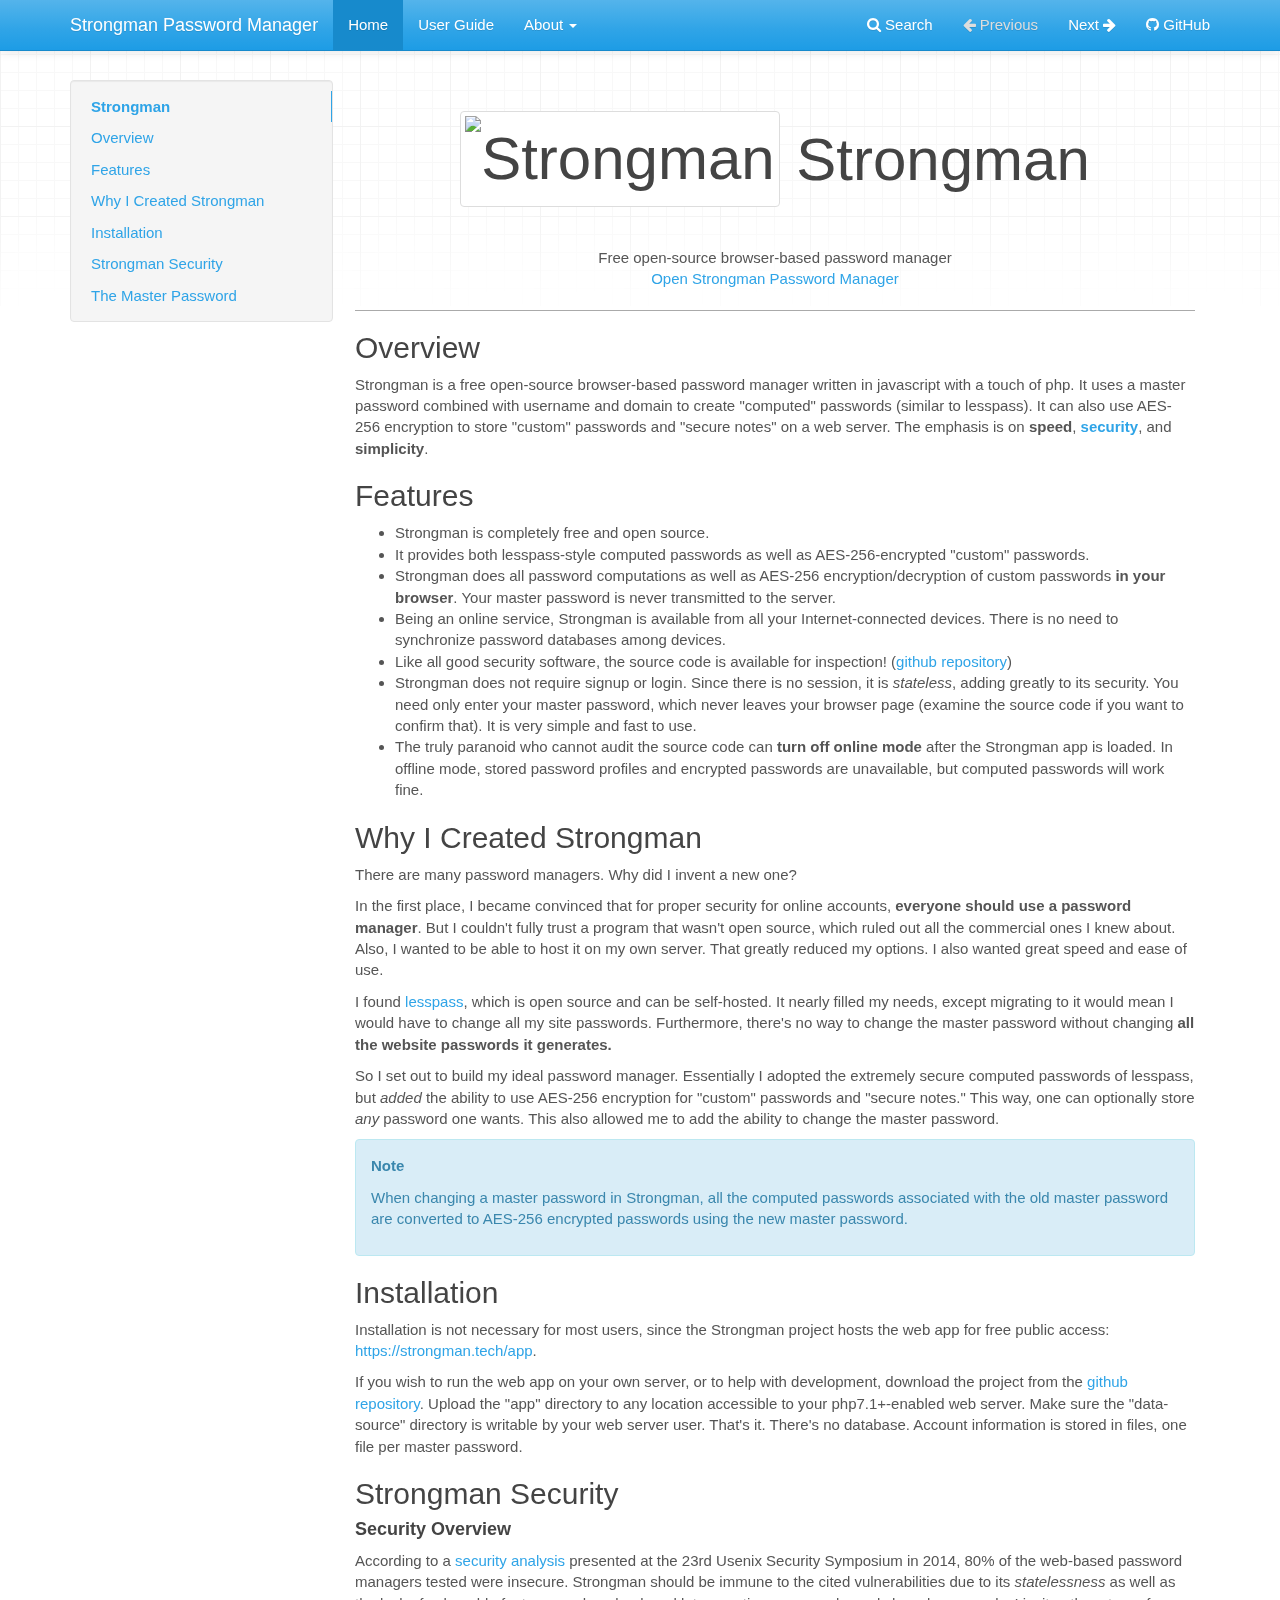
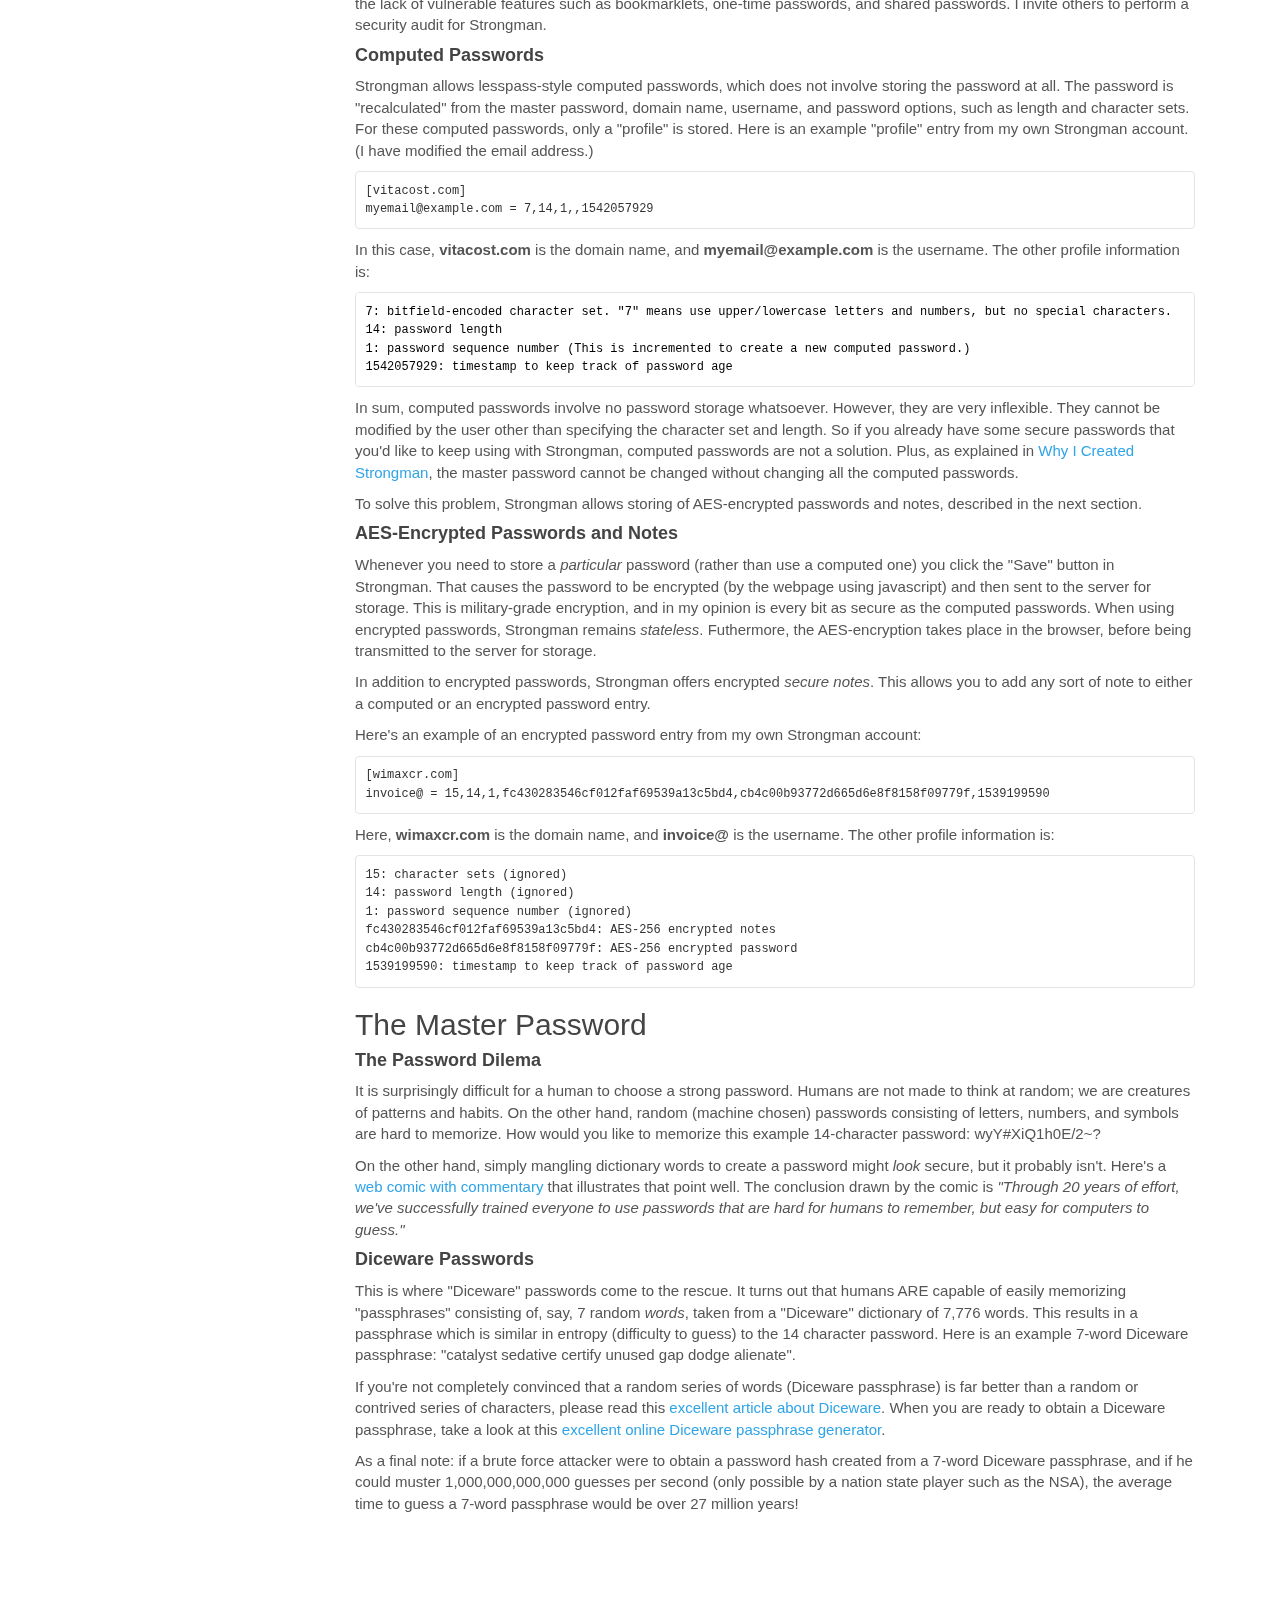
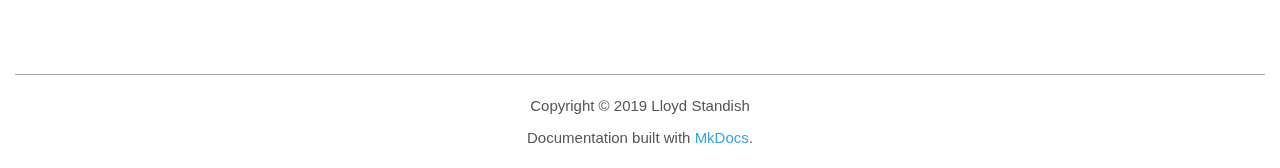
==== passwords/index.html @ e6559715 "changed directory from site to passwords" ====
<!DOCTYPE html>
<html lang="en">
    <head>
        <meta charset="utf-8">
        <meta http-equiv="X-UA-Compatible" content="IE=edge">
        <meta name="viewport" content="width=device-width, initial-scale=1.0">
        <meta name="description" content="Project documentation">
        <meta name="author" content="Lloyd Standish">
        <link rel="canonical" href="https://strongman.tech/">
        <link rel="shortcut icon" href="img/favicon.ico">
        <title>Strongman Password Manager</title>
        <link href="css/bootstrap-custom.min.css" rel="stylesheet">
        <link href="css/font-awesome.min.css" rel="stylesheet">
        <link href="css/base.css" rel="stylesheet">
        <link href="css/extra.css" rel="stylesheet">
        <!-- HTML5 shim and Respond.js IE8 support of HTML5 elements and media queries -->
        <!--[if lt IE 9]>
            <script src="https://oss.maxcdn.com/libs/html5shiv/3.7.0/html5shiv.js"></script>
            <script src="https://oss.maxcdn.com/libs/respond.js/1.4.2/respond.min.js"></script>
        <![endif]-->

        <script src="js/jquery-1.10.2.min.js" defer></script>
        <script src="js/bootstrap-3.0.3.min.js" defer></script> 
    </head>

    <body class="homepage">

        <div class="navbar navbar-default navbar-fixed-top" role="navigation">
            <div class="container">

                <!-- Collapsed navigation -->
                <div class="navbar-header">
                    <!-- Expander button -->
                    <button type="button" class="navbar-toggle" data-toggle="collapse" data-target=".navbar-collapse">
                        <span class="sr-only">Toggle navigation</span>
                        <span class="icon-bar"></span>
                        <span class="icon-bar"></span>
                        <span class="icon-bar"></span>
                    </button>
                    <a class="navbar-brand" href=".">Strongman Password Manager</a>
                </div>

                <!-- Expanded navigation -->
                <div class="navbar-collapse collapse">
                        <!-- Main navigation -->
                        <ul class="nav navbar-nav">
                            <li class="active">
                                <a href=".">Home</a>
                            </li>
                            <li >
                                <a href="user-guide/">User Guide</a>
                            </li>
                            <li class="dropdown">
                                <a href="#" class="dropdown-toggle" data-toggle="dropdown">About <b class="caret"></b></a>
                                <ul class="dropdown-menu">
                                    
<li >
    <a href="about/release-notes/">Release Notes</a>
</li>
                                    
<li >
    <a href="about/contributing/">Contributing</a>
</li>
                                    
<li >
    <a href="about/license/">License</a>
</li>
                                </ul>
                            </li>
                        </ul>

                    <ul class="nav navbar-nav navbar-right">
                        <li>
                            <a href="#" data-toggle="modal" data-target="#mkdocs_search_modal">
                                <i class="fa fa-search"></i> Search
                            </a>
                        </li>
                            <li class="disabled">
                                <a rel="next" >
                                    <i class="fa fa-arrow-left"></i> Previous
                                </a>
                            </li>
                            <li >
                                <a rel="prev" href="user-guide/">
                                    Next <i class="fa fa-arrow-right"></i>
                                </a>
                            </li>
                            <li>
                                <a href="https://github.com/lstandish/strongman/"><i class="fa fa-github"></i> GitHub</a>
                            </li>
                    </ul>
                </div>
            </div>
        </div>

        <div class="container">
                <div class="col-md-3"><div class="bs-sidebar hidden-print affix well" role="complementary">
    <ul class="nav bs-sidenav">
        <li class="main active"><a href="#strongman">Strongman</a></li>
            <li><a href="#overview">Overview</a></li>
            <li><a href="#features">Features</a></li>
            <li><a href="#why-i-created-strongman">Why I Created Strongman</a></li>
            <li><a href="#installation">Installation</a></li>
            <li><a href="#strongman-security">Strongman Security</a></li>
            <li><a href="#the-master-password">The Master Password</a></li>
    </ul>
</div></div>
                <div class="col-md-9" role="main">

<h1 id="strongman"><img alt="Strongman" src="https://www.strongman.tech/app/image/favicon-32x32.png" /> Strongman<a class="headerlink" href="#strongman" title="Permanent link"></a></h1>
<p>Free open-source browser-based password manager<br />
<a href="https://strongman.tech/app/index.php">Open Strongman Password Manager</a></p>
<hr />
<h2 id="overview">Overview<a class="headerlink" href="#overview" title="Permanent link"></a></h2>
<p>Strongman is a free open-source browser-based password manager written in javascript with a touch of php. It uses a master password combined with username and domain to create "computed" passwords (similar to lesspass).  It can also use AES-256 encryption to store "custom" passwords and "secure notes" on a web server. The emphasis is on <strong>speed</strong>, <a href="#strongman-security"><strong>security</strong></a>, and <strong>simplicity</strong>.</p>
<h2 id="features">Features<a class="headerlink" href="#features" title="Permanent link"></a></h2>
<ul>
<li>Strongman is completely free and open source. </li>
<li>It provides both lesspass-style computed passwords as well as AES-256-encrypted "custom" passwords.</li>
<li>Strongman does all password computations as well as AES-256 encryption/decryption of custom passwords <strong>in your browser</strong>. Your master password is never transmitted to the server.</li>
<li>Being an online service, Strongman is available from all your Internet-connected devices. There is no need to synchronize password databases among devices.</li>
<li>Like all good security software, the source code is available for inspection! (<a href="https://github.com/lstandish/strongman">github repository</a>)</li>
<li>Strongman does not require signup or login. Since there is no session, it is <em>stateless</em>, adding greatly to its security.  You need only enter your master password, which never leaves your browser page (examine the source code if you want to confirm that).  It is very simple and fast to use.</li>
<li>The truly paranoid who cannot audit the source code can <strong>turn off online mode</strong> after the Strongman app is loaded.  In offline mode, stored password profiles and encrypted passwords are unavailable, but computed passwords will work fine.</li>
</ul>
<h2 id="why-i-created-strongman">Why I Created Strongman<a class="headerlink" href="#why-i-created-strongman" title="Permanent link"></a></h2>
<p>There are many password managers.  Why did I invent a new one?</p>
<p>In the first place, I became convinced that for proper security for online accounts, <strong>everyone should use a password manager</strong>. But I couldn't fully trust a program that wasn't open source, which ruled out all the commercial ones I knew about.  Also, I wanted to be able to host it on my own server. That greatly reduced my options. I also wanted great speed and ease of use.</p>
<p>I found <a href="https://lesspass.com">lesspass</a>, which is open source and can be self-hosted.  It nearly filled my needs, except migrating to it would mean I would have to change all my site passwords.  Furthermore, there's no way to change the master password without changing <strong>all the website passwords it generates.</strong></p>
<p>So I set out to build my ideal password manager.  Essentially I adopted the extremely secure computed passwords of lesspass, but <em>added</em> the ability to use AES-256 encryption for "custom" passwords and "secure notes."  This way, one can optionally store <em>any</em> password one wants.  This also allowed me to add the ability to change the master password.</p>
<div class="admonition note">
<p class="admonition-title">Note</p>
<p>When changing a master password in Strongman, all the computed passwords associated with the old master password are converted to AES-256 encrypted passwords using the new master password.</p>
</div>
<h2 id="installation">Installation<a class="headerlink" href="#installation" title="Permanent link"></a></h2>
<p>Installation is not necessary for most users, since the Strongman project hosts the web app for free public access: <a href="https://strongman.tech/app">https://strongman.tech/app</a>.</p>
<p>If you wish to run the web app on your own server, or to help with development, download the project from the <a href="https://github.com/lstandish/strongman">github repository</a>.  Upload the "app" directory to any location accessible to your php7.1+-enabled web server. Make sure the "data-source" directory is writable by your web server user.  That's it.  There's no database. Account information is stored in files, one file per master password.</p>
<h2 id="strongman-security">Strongman Security<a class="headerlink" href="#strongman-security" title="Permanent link"></a></h2>
<h4 id="security-overview"><strong>Security Overview</strong><a class="headerlink" href="#security-overview" title="Permanent link"></a></h4>
<p>According to a <a href="https://www.usenix.org/node/184484">security analysis</a> presented at the 23rd Usenix Security Symposium in 2014, 80% of the web-based password managers tested were insecure. Strongman should be immune to the cited vulnerabilities due to its <em>statelessness</em> as well as the lack of vulnerable features such as bookmarklets, one-time passwords, and shared passwords. I invite others to perform a security audit for Strongman.</p>
<h4 id="computed-passwords"><strong>Computed Passwords</strong><a class="headerlink" href="#computed-passwords" title="Permanent link"></a></h4>
<p>Strongman allows lesspass-style computed passwords, which does not involve storing the password at all.  The password is "recalculated" from the master password, domain name, username, and password options, such as length and character sets. For these computed passwords, only a "profile" is stored. Here is an example "profile" entry from my own Strongman account. (I have modified the email address.)</p>
<pre><code>[vitacost.com]
myemail@example.com = 7,14,1,,1542057929
</code></pre>

<p>In this case, <strong>vitacost.com</strong> is the domain name, and <strong>myemail@example.com</strong> is the username. The other profile information is:</p>
<pre><code class="no-highlight">7: bitfield-encoded character set. &quot;7&quot; means use upper/lowercase letters and numbers, but no special characters.  
14: password length  
1: password sequence number (This is incremented to create a new computed password.)  
1542057929: timestamp to keep track of password age
</code></pre>

<p>In sum, computed passwords involve no password storage whatsoever.  However, they are very inflexible.  They cannot be modified by the user other than specifying the character set and length.  So if you already have some secure passwords that you'd like to keep using with Strongman, computed passwords are not a solution. Plus, as explained in <a href="#why-i-created-strongman">Why I Created Strongman</a>, the master password cannot be changed without changing all the computed passwords.</p>
<p>To solve this problem, Strongman allows storing of AES-encrypted passwords and notes, described in the next section.</p>
<h4 id="aes-encrypted-passwords-and-notes"><strong>AES-Encrypted Passwords and Notes</strong><a class="headerlink" href="#aes-encrypted-passwords-and-notes" title="Permanent link"></a></h4>
<p>Whenever you need to store a <em>particular</em> password (rather than use a computed one) you click the "Save" button in Strongman. That causes the password to be encrypted (by the webpage using javascript) and then sent to the server for storage.  This is military-grade encryption, and in my opinion is every bit as secure as the computed passwords. When using encrypted passwords, Strongman remains <em>stateless</em>. Futhermore, the AES-encryption takes place in the browser, before being transmitted to the server for storage.</p>
<p>In addition to encrypted passwords, Strongman offers encrypted <em>secure notes</em>.  This allows you to add any sort of note to either a computed or an encrypted password entry.</p>
<p>Here's an example of an encrypted password entry from my own Strongman account:</p>
<pre><code class="bash">[wimaxcr.com]
invoice@ = 15,14,1,fc430283546cf012faf69539a13c5bd4,cb4c00b93772d665d6e8f8158f09779f,1539199590
</code></pre>

<p>Here, <strong>wimaxcr.com</strong> is the domain name, and <strong>invoice@</strong> is the username. The other profile information is:</p>
<pre><code>15: character sets (ignored)  
14: password length (ignored)  
1: password sequence number (ignored)  
fc430283546cf012faf69539a13c5bd4: AES-256 encrypted notes  
cb4c00b93772d665d6e8f8158f09779f: AES-256 encrypted password  
1539199590: timestamp to keep track of password age
</code></pre>

<h2 id="the-master-password">The Master Password<a class="headerlink" href="#the-master-password" title="Permanent link"></a></h2>
<h4 id="the-password-dilema"><strong>The Password Dilema</strong><a class="headerlink" href="#the-password-dilema" title="Permanent link"></a></h4>
<p>It is surprisingly difficult for a human to choose a strong password.  Humans are not made to think at random; we are creatures of patterns and habits.  On the other hand, random (machine chosen) passwords consisting of letters, numbers, and symbols are hard to memorize.  How would you like to memorize this example 14-character password: wyY#XiQ1h0E/2~?</p>
<p>On the other hand, simply mangling dictionary words to create a password might <em>look</em> secure, but it probably isn't.  Here's a <a href="https://www.explainxkcd.com/wiki/index.php/936:_Password_Strength">web comic with commentary</a> that illustrates that point well. The conclusion drawn by the comic is <em>"Through 20 years of effort, we've successfully trained everyone to use passwords that are hard for humans to remember, but easy for computers to guess."</em></p>
<h4 id="diceware-passwords"><strong>Diceware Passwords</strong><a class="headerlink" href="#diceware-passwords" title="Permanent link"></a></h4>
<p>This is where "Diceware" passwords come to the rescue.  It turns out that humans ARE capable of easily memorizing "passphrases" consisting of, say, 7 random <em>words</em>, taken from a "Diceware" dictionary of 7,776 words.  This results in a passphrase which is similar in entropy (difficulty to guess) to the 14 character password.  Here is an example 7-word Diceware passphrase: "catalyst sedative certify unused gap dodge alienate".</p>
<p>If you're not completely convinced that a random series of words (Diceware passphrase) is far better than a random or contrived series of characters, please read this <a href="https://theintercept.com/2015/03/26/passphrases-can-memorize-attackers-cant-guess/">excellent article about Diceware</a>.  When you are ready to obtain a Diceware passphrase, take a look at this <a href="https://www.rempe.us/diceware/#eff">excellent online Diceware passphrase generator</a>.</p>
<p>As a final note: if a brute force attacker were to obtain a password hash created from a 7-word Diceware passphrase, and if he could muster 1,000,000,000,000 guesses per second (only possible by a nation state player such as the NSA), the average time to guess a 7-word passphrase would be over 27 million years!</p></div>
        </div>

        <footer class="col-md-12">
            <hr>
                <p>Copyright &copy; 2019 Lloyd Standish</p>
            <p>Documentation built with <a href="https://www.mkdocs.org/">MkDocs</a>.</p>
        </footer>
        <script>
            var base_url = ".",
                shortcuts = {"search": 83, "next": 78, "help": 191, "previous": 80};
        </script>
        <script src="js/base.js" defer></script>
        <script src="search/main.js" defer></script>

        <div class="modal" id="mkdocs_search_modal" tabindex="-1" role="dialog" aria-labelledby="Search Modal" aria-hidden="true">
    <div class="modal-dialog">
        <div class="modal-content">
            <div class="modal-header">
                <button type="button" class="close" data-dismiss="modal"><span aria-hidden="true">&times;</span><span class="sr-only">Close</span></button>
                <h4 class="modal-title" id="exampleModalLabel">Search</h4>
            </div>
            <div class="modal-body">
                <p>
                    From here you can search these documents. Enter
                    your search terms below.
                </p>
                <form role="form">
                    <div class="form-group">
                        <input type="text" class="form-control" placeholder="Search..." id="mkdocs-search-query" title="Type search term here">
                    </div>
                </form>
                <div id="mkdocs-search-results"></div>
            </div>
            <div class="modal-footer">
            </div>
        </div>
    </div>
</div><div class="modal" id="mkdocs_keyboard_modal" tabindex="-1" role="dialog" aria-labelledby="Keyboard Shortcuts Modal" aria-hidden="true">
    <div class="modal-dialog">
        <div class="modal-content">
            <div class="modal-header">
                <button type="button" class="close" data-dismiss="modal"><span aria-hidden="true">&times;</span><span class="sr-only">Close</span></button>
                <h4 class="modal-title" id="exampleModalLabel">Keyboard Shortcuts</h4>
            </div>
            <div class="modal-body">
              <table class="table">
                <thead>
                  <tr>
                    <th style="width: 20%;">Keys</th>
                    <th>Action</th>
                  </tr>
                </thead>
                <tbody>
                  <tr>
                    <td class="help shortcut"><kbd>?</kbd></td>
                    <td>Open this help</td>
                  </tr>
                  <tr>
                    <td class="next shortcut"><kbd>n</kbd></td>
                    <td>Next page</td>
                  </tr>
                  <tr>
                    <td class="prev shortcut"><kbd>p</kbd></td>
                    <td>Previous page</td>
                  </tr>
                  <tr>
                    <td class="search shortcut"><kbd>s</kbd></td>
                    <td>Search</td>
                  </tr>
                </tbody>
              </table>
            </div>
            <div class="modal-footer">
            </div>
        </div>
    </div>
</div>

    </body>
</html>

<!--
MkDocs version : 1.0.4
Build Date UTC : 2019-04-08 06:03:14
-->
---- passwords/css/base.css ----
body {
    padding-top: 70px;
}

/* Replacement for `body { background-attachment: fixed; }`, which has
   performance issues when scrolling on large displays. See #1394. */
body::before {
    content: ' ';
    position: fixed;
    width: 100%;
    height: 100%;
    top: 0;
    left: 0;
    background-color: #f8f8f8;
    background: url(../img/grid.png) repeat-x;
    will-change: transform;
    z-index: -1;
}

body > .container {
    min-height: 400px;
}

ul.nav .main {
    font-weight: bold;
}

.col-md-3 {
    padding-left: 0;
    z-index: 1;
}

.col-md-9 {
    padding-bottom: 100px;
}

.source-links {
    float: right;
}

.col-md-9 img {
    max-width: 100%;
    display: inline-block;
    padding: 4px;
    line-height: 1.428571429;
    background-color: #fff;
    border: 1px solid #ddd;
    border-radius: 4px;
    margin: 20px auto 30px auto;
}

/*
 * The code below adds some padding to the top of the current anchor target so
 * that, when navigating to it, the header isn't hidden by the navbar at the
 * top.
 */
:target::before {
    content: "";
    display: block;
    margin-top: -75px;
    height: 75px;
    pointer-events: none;
}

h1 {
    color: #444;
    font-weight: 400;
    font-size: 42px;
}

h2, h3, h4, h5, h6 {
    color: #444;
    font-weight: 300;
}

hr {
    border-top: 1px solid #aaa;
}

pre, .rst-content tt {
    max-width: 100%;
    background: #fff;
    border: solid 1px #e1e4e5;
    color: #333;
    overflow-x: auto;
}

code.code-large, .rst-content tt.code-large {
    font-size: 90%;
}

code {
    padding: 2px 5px;
    background: #fff;
    border: solid 1px #e1e4e5;
    color: #333;
    white-space: pre-wrap;
    word-wrap: break-word;
}

pre code {
    background: transparent;
    border: none;
    white-space: pre;
    word-wrap: normal;
    font-family: monospace,serif;
    font-size: 12px;
}

kbd {
    padding: 2px 4px;
    font-size: 90%;
    color: #fff;
    background-color: #333;
    border-radius: 3px;
    -webkit-box-shadow: inset 0 -1px 0 rgba(0,0,0,.25);
    box-shadow: inset 0 -1px 0 rgba(0,0,0,.25);
}

a code {
    color: #2FA4E7;
}

a:hover code, a:focus code {
    color: #157AB5;
}

footer {
    margin-top: 30px;
    margin-bottom: 10px;
    text-align: center;
    font-weight: 200;
}

.modal-dialog {
    margin-top: 60px;
}

/*
 * Side navigation
 *
 * Scrollspy and affixed enhanced navigation to highlight sections and secondary
 * sections of docs content.
 */

/* By default it's not affixed in mobile views, so undo that */
.bs-sidebar.affix { /* csslint allow: adjoining-classes */
    position: static;
}

.bs-sidebar.well { /* csslint allow: adjoining-classes */
    padding: 0;
    max-height: 90%;
    overflow-y: auto;
}

/* First level of nav */
.bs-sidenav {
    padding-top:    10px;
    padding-bottom: 10px;
    border-radius: 5px;
}

/* All levels of nav */
.bs-sidebar .nav > li > a {
    display: block;
    padding: 5px 20px;
    z-index: 1;
}
.bs-sidebar .nav > li > a:hover,
.bs-sidebar .nav > li > a:focus {
    text-decoration: none;
    border-right: 1px solid;
}
.bs-sidebar .nav > .active > a,
.bs-sidebar .nav > .active:hover > a,
.bs-sidebar .nav > .active:focus > a {
    font-weight: bold;
    background-color: transparent;
    border-right: 1px solid;
}

/* Nav: second level (shown on .active) */
.bs-sidebar .nav .nav {
    display: none; /* Hide by default, but at >768px, show it */
    margin-bottom: 8px;
}
.bs-sidebar .nav .nav > li > a {
    padding-top:    3px;
    padding-bottom: 3px;
    padding-left: 30px;
    font-size: 90%;
}

/* Show and affix the side nav when space allows it */
@media (min-width: 992px) {
    /* Workaround a Safari bug when zooming to < 100%
       https://github.com/mkdocs/mkdocs/issues/1050 */
    .col-md-9 {
        box-sizing: border-box;  /* csslint allow: box-sizing */
        padding-left: 25%;
        width: 100%;
    }
    .bs-sidebar .nav > .active > ul {
        display: block;
    }
    /* Widen the fixed sidebar */
    .bs-sidebar.affix, /* csslint allow: adjoining-classes */
    .bs-sidebar.affix-bottom { /* csslint allow: adjoining-classes */
        width: 213px;
    }
    .bs-sidebar.affix { /* csslint allow: adjoining-classes */
        position: fixed; /* Undo the static from mobile first approach */
        top: 80px;
    }
    .bs-sidebar.affix-bottom { /* csslint allow: adjoining-classes */
        position: absolute; /* Undo the static from mobile first approach */
    }
    .bs-sidebar.affix-bottom .bs-sidenav, /* csslint allow: adjoining-classes */
    .bs-sidebar.affix .bs-sidenav { /* csslint allow: adjoining-classes */
        margin-top: 0;
        margin-bottom: 0;
    }
}
@media (min-width: 1200px) {
    /* Widen the fixed sidebar again */
    .bs-sidebar.affix-bottom, /* csslint allow: adjoining-classes */
    .bs-sidebar.affix { /* csslint allow: adjoining-classes */
        width: 263px;
    }
}

.headerlink {
    font-family: FontAwesome;
    font-size: 14px;
    display: none;
    padding-left: .5em;
}

h1:hover .headerlink, h2:hover .headerlink, h3:hover .headerlink, h4:hover .headerlink, h5:hover .headerlink, h6:hover .headerlink{
    display:inline-block;
}



.admonition {
    padding: 15px;
    margin-bottom: 20px;
    border: 1px solid transparent;
    border-radius: 4px;
    text-align: left;
}

.admonition.note { /* csslint allow: adjoining-classes */
    color: #3a87ad;
    background-color: #d9edf7;
    border-color: #bce8f1;
}

.admonition.warning { /* csslint allow: adjoining-classes */
    color: #c09853;
    background-color: #fcf8e3;
    border-color: #fbeed5;
}

.admonition.danger { /* csslint allow: adjoining-classes */
    color: #b94a48;
    background-color: #f2dede;
    border-color: #eed3d7;
}

.admonition-title {
    font-weight: bold;
    text-align: left;
}


.dropdown-submenu {
    position: relative;
}

.dropdown-submenu>.dropdown-menu {
    top: 0;
    left: 100%;
    margin-top: -6px;
    margin-left: -1px;
    -webkit-border-radius: 0 6px 6px 6px;
    -moz-border-radius: 0 6px 6px;
    border-radius: 0 6px 6px 6px;
}

.dropdown-submenu:hover>.dropdown-menu {
    display: block;
}

.dropdown-submenu>a:after {
    display: block;
    content: " ";
    float: right;
    width: 0;
    height: 0;
    border-color: transparent;
    border-style: solid;
    border-width: 5px 0 5px 5px;
    border-left-color: #ccc;
    margin-top: 5px;
    margin-right: -10px;
}

.dropdown-submenu:hover>a:after {
    border-left-color: #fff;
}

.dropdown-submenu.pull-left { /* csslint allow: adjoining-classes */
    float: none;
}

.dropdown-submenu.pull-left>.dropdown-menu { /* csslint allow: adjoining-classes */
    left: -100%;
    margin-left: 10px;
    -webkit-border-radius: 6px 0 6px 6px;
    -moz-border-radius: 6px 0 6px 6px;
    border-radius: 6px 0 6px 6px;
}
---- passwords/css/extra.css ----
div.col-md-9 h1:first-of-type {
    text-align: center;
    font-size: 60px;
    font-weight: 300;
}

div.col-md-9>p:first-of-type {
    text-align: center;
}

div.col-md-9 p.admonition-title:first-of-type {
    text-align: left;
}

div.col-md-9 h1:first-of-type .headerlink {
    display: none;
}

code.no-highlight {
    color: black;
}

/* Definition List styles */

dd {
    padding-left: 20px;
}

body {
    font-size: 150%;
}
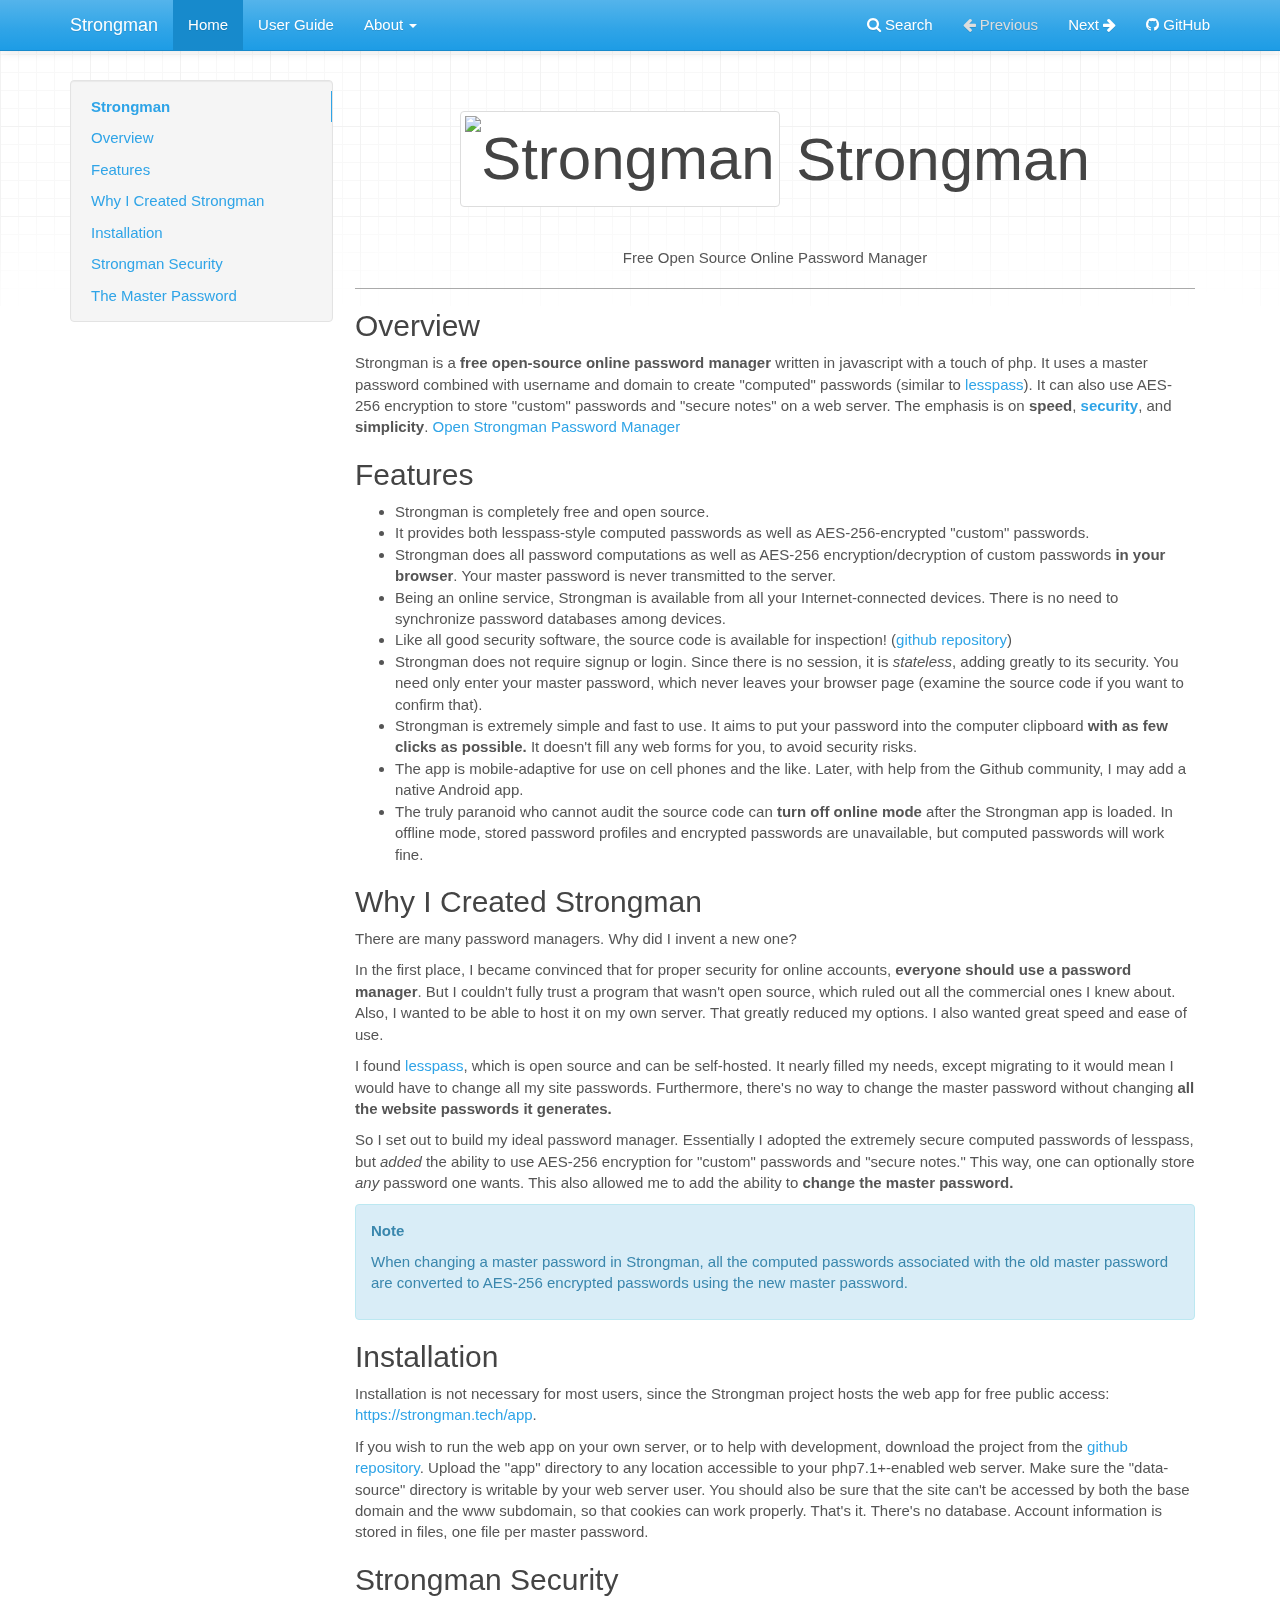
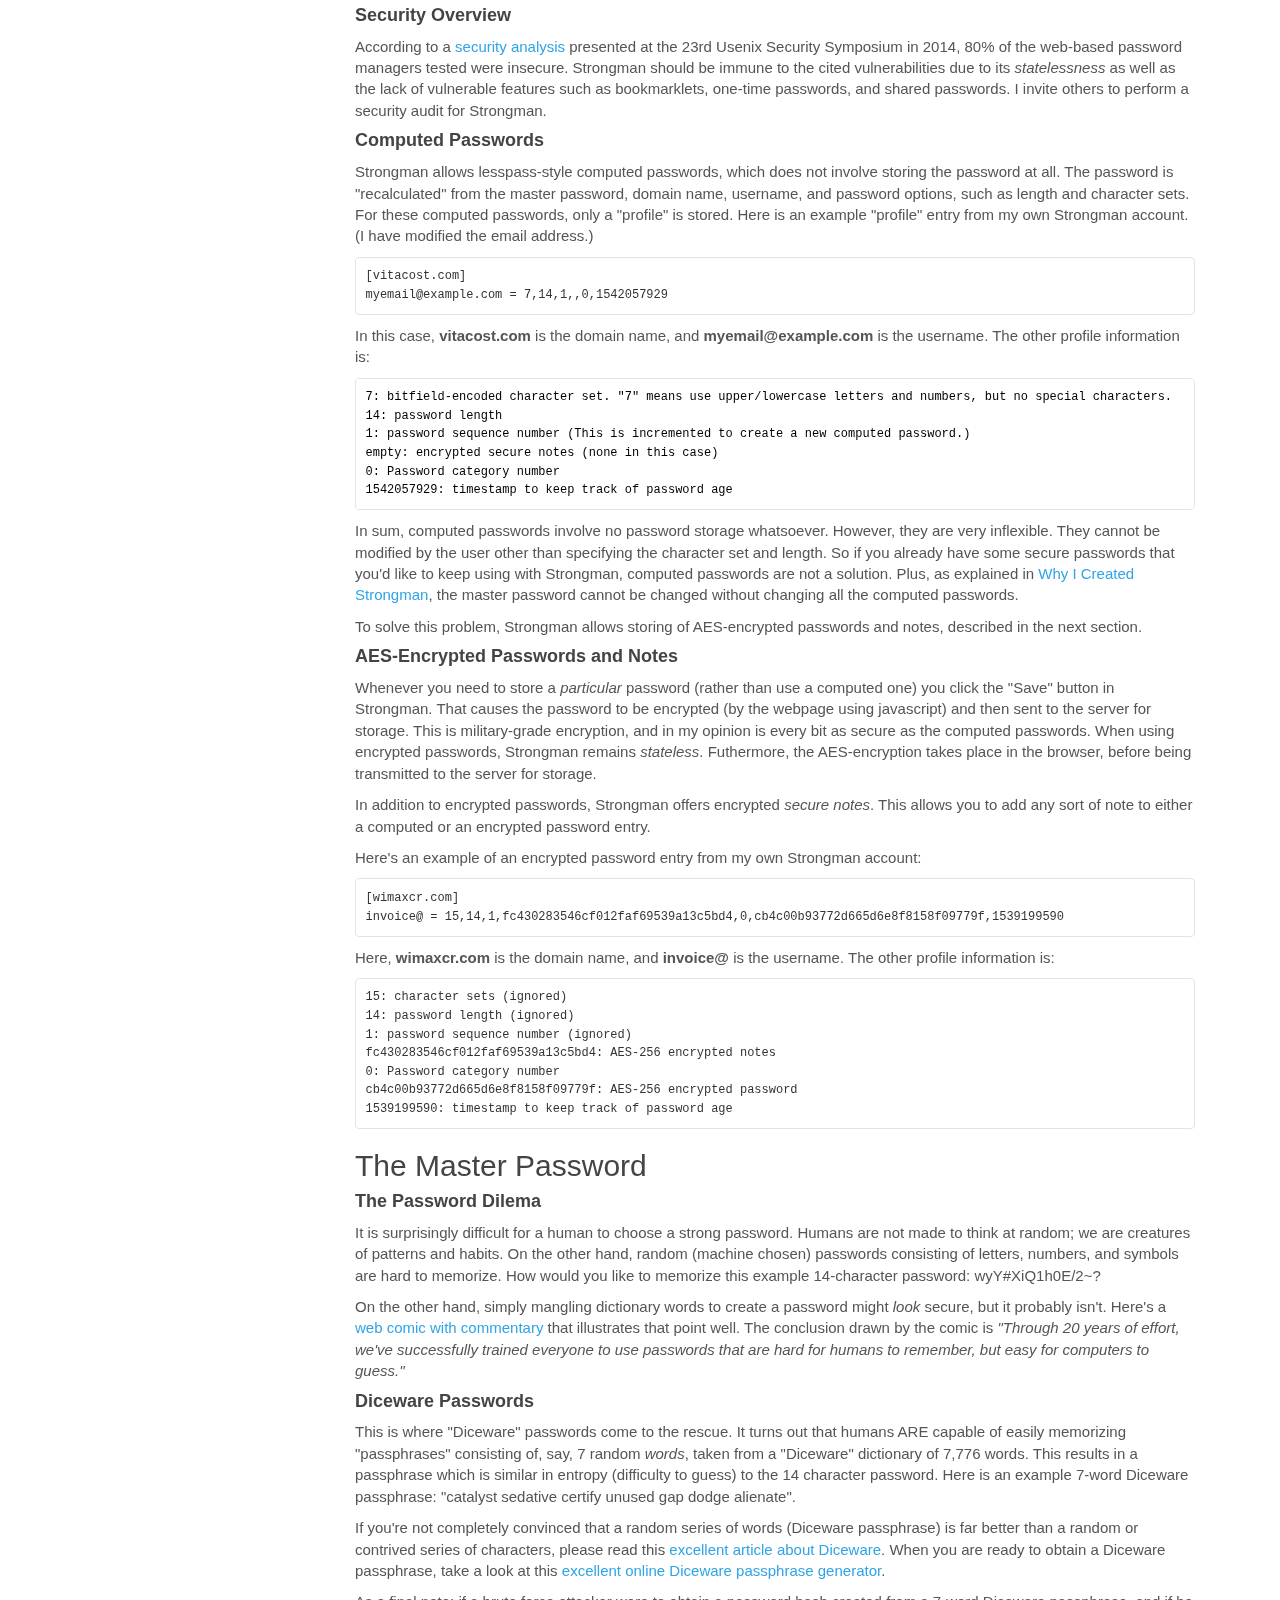
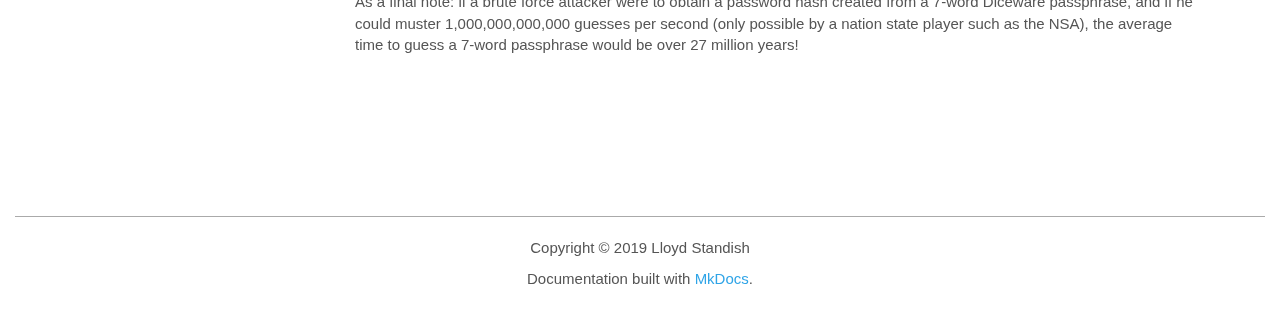
==== commit c5e2b1aa: "Added license.md, credits.md, added mention of new category feature, etc." ====
--- a/passwords/index.html
+++ b/passwords/index.html
@@ -8,7 +8,7 @@
         <meta name="author" content="Lloyd Standish">
         <link rel="canonical" href="https://strongman.tech/">
         <link rel="shortcut icon" href="img/favicon.ico">
-        <title>Strongman Password Manager</title>
+        <title>Strongman</title>
         <link href="css/bootstrap-custom.min.css" rel="stylesheet">
         <link href="css/font-awesome.min.css" rel="stylesheet">
         <link href="css/base.css" rel="stylesheet">
@@ -37,7 +37,7 @@
                         <span class="icon-bar"></span>
                         <span class="icon-bar"></span>
                     </button>
-                    <a class="navbar-brand" href=".">Strongman Password Manager</a>
+                    <a class="navbar-brand" href=".">Strongman</a>
                 </div>
 
                 <!-- Expanded navigation -->
@@ -64,6 +64,14 @@
                                     
 <li >
     <a href="about/license/">License</a>
+</li>
+                                    
+<li >
+    <a href="about/development/">Development</a>
+</li>
+                                    
+<li >
+    <a href="about/credits/">Credits</a>
 </li>
                                 </ul>
                             </li>
@@ -108,11 +116,10 @@
                 <div class="col-md-9" role="main">
 
 <h1 id="strongman"><img alt="Strongman" src="https://www.strongman.tech/app/image/favicon-32x32.png" /> Strongman<a class="headerlink" href="#strongman" title="Permanent link"></a></h1>
-<p>Free open-source browser-based password manager<br />
-<a href="https://strongman.tech/app/index.php">Open Strongman Password Manager</a></p>
+<p>Free Open Source Online Password Manager</p>
 <hr />
 <h2 id="overview">Overview<a class="headerlink" href="#overview" title="Permanent link"></a></h2>
-<p>Strongman is a free open-source browser-based password manager written in javascript with a touch of php. It uses a master password combined with username and domain to create "computed" passwords (similar to lesspass).  It can also use AES-256 encryption to store "custom" passwords and "secure notes" on a web server. The emphasis is on <strong>speed</strong>, <a href="#strongman-security"><strong>security</strong></a>, and <strong>simplicity</strong>.</p>
+<p>Strongman is a <strong>free open-source online password manager</strong> written in javascript with a touch of php. It uses a master password combined with username and domain to create "computed" passwords (similar to <a href="https://lesspass.com">lesspass</a>).  It can also use AES-256 encryption to store "custom" passwords and "secure notes" on a web server. The emphasis is on <strong>speed</strong>, <a href="#strongman-security"><strong>security</strong></a>, and <strong>simplicity</strong>. <a href="https://strongman.tech/app/index.php">Open Strongman Password Manager</a></p>
 <h2 id="features">Features<a class="headerlink" href="#features" title="Permanent link"></a></h2>
 <ul>
 <li>Strongman is completely free and open source. </li>
@@ -120,34 +127,38 @@
 <li>Strongman does all password computations as well as AES-256 encryption/decryption of custom passwords <strong>in your browser</strong>. Your master password is never transmitted to the server.</li>
 <li>Being an online service, Strongman is available from all your Internet-connected devices. There is no need to synchronize password databases among devices.</li>
 <li>Like all good security software, the source code is available for inspection! (<a href="https://github.com/lstandish/strongman">github repository</a>)</li>
-<li>Strongman does not require signup or login. Since there is no session, it is <em>stateless</em>, adding greatly to its security.  You need only enter your master password, which never leaves your browser page (examine the source code if you want to confirm that).  It is very simple and fast to use.</li>
+<li>Strongman does not require signup or login. Since there is no session, it is <em>stateless</em>, adding greatly to its security.  You need only enter your master password, which never leaves your browser page (examine the source code if you want to confirm that).</li>
+<li>Strongman is extremely simple and fast to use.  It aims to put your password into the computer clipboard <strong>with as few clicks as possible.</strong> It doesn't fill any web forms for you, to avoid security risks.</li>
+<li>The app is mobile-adaptive for use on cell phones and the like. Later, with help from the Github community, I may add a native Android app.</li>
 <li>The truly paranoid who cannot audit the source code can <strong>turn off online mode</strong> after the Strongman app is loaded.  In offline mode, stored password profiles and encrypted passwords are unavailable, but computed passwords will work fine.</li>
 </ul>
 <h2 id="why-i-created-strongman">Why I Created Strongman<a class="headerlink" href="#why-i-created-strongman" title="Permanent link"></a></h2>
 <p>There are many password managers.  Why did I invent a new one?</p>
 <p>In the first place, I became convinced that for proper security for online accounts, <strong>everyone should use a password manager</strong>. But I couldn't fully trust a program that wasn't open source, which ruled out all the commercial ones I knew about.  Also, I wanted to be able to host it on my own server. That greatly reduced my options. I also wanted great speed and ease of use.</p>
 <p>I found <a href="https://lesspass.com">lesspass</a>, which is open source and can be self-hosted.  It nearly filled my needs, except migrating to it would mean I would have to change all my site passwords.  Furthermore, there's no way to change the master password without changing <strong>all the website passwords it generates.</strong></p>
-<p>So I set out to build my ideal password manager.  Essentially I adopted the extremely secure computed passwords of lesspass, but <em>added</em> the ability to use AES-256 encryption for "custom" passwords and "secure notes."  This way, one can optionally store <em>any</em> password one wants.  This also allowed me to add the ability to change the master password.</p>
+<p>So I set out to build my ideal password manager.  Essentially I adopted the extremely secure computed passwords of lesspass, but <em>added</em> the ability to use AES-256 encryption for "custom" passwords and "secure notes."  This way, one can optionally store <em>any</em> password one wants.  This also allowed me to add the ability to <strong>change the master password.</strong></p>
 <div class="admonition note">
 <p class="admonition-title">Note</p>
 <p>When changing a master password in Strongman, all the computed passwords associated with the old master password are converted to AES-256 encrypted passwords using the new master password.</p>
 </div>
 <h2 id="installation">Installation<a class="headerlink" href="#installation" title="Permanent link"></a></h2>
 <p>Installation is not necessary for most users, since the Strongman project hosts the web app for free public access: <a href="https://strongman.tech/app">https://strongman.tech/app</a>.</p>
-<p>If you wish to run the web app on your own server, or to help with development, download the project from the <a href="https://github.com/lstandish/strongman">github repository</a>.  Upload the "app" directory to any location accessible to your php7.1+-enabled web server. Make sure the "data-source" directory is writable by your web server user.  That's it.  There's no database. Account information is stored in files, one file per master password.</p>
+<p>If you wish to run the web app on your own server, or to help with development, download the project from the <a href="https://github.com/lstandish/strongman">github repository</a>.  Upload the "app" directory to any location accessible to your php7.1+-enabled web server. Make sure the "data-source" directory is writable by your web server user.  You should also be sure that the site can't be accessed by both the base domain and the www subdomain, so that cookies can work properly.  That's it.  There's no database. Account information is stored in files, one file per master password.</p>
 <h2 id="strongman-security">Strongman Security<a class="headerlink" href="#strongman-security" title="Permanent link"></a></h2>
 <h4 id="security-overview"><strong>Security Overview</strong><a class="headerlink" href="#security-overview" title="Permanent link"></a></h4>
 <p>According to a <a href="https://www.usenix.org/node/184484">security analysis</a> presented at the 23rd Usenix Security Symposium in 2014, 80% of the web-based password managers tested were insecure. Strongman should be immune to the cited vulnerabilities due to its <em>statelessness</em> as well as the lack of vulnerable features such as bookmarklets, one-time passwords, and shared passwords. I invite others to perform a security audit for Strongman.</p>
 <h4 id="computed-passwords"><strong>Computed Passwords</strong><a class="headerlink" href="#computed-passwords" title="Permanent link"></a></h4>
 <p>Strongman allows lesspass-style computed passwords, which does not involve storing the password at all.  The password is "recalculated" from the master password, domain name, username, and password options, such as length and character sets. For these computed passwords, only a "profile" is stored. Here is an example "profile" entry from my own Strongman account. (I have modified the email address.)</p>
 <pre><code>[vitacost.com]
-myemail@example.com = 7,14,1,,1542057929
+myemail@example.com = 7,14,1,,0,1542057929
 </code></pre>
 
 <p>In this case, <strong>vitacost.com</strong> is the domain name, and <strong>myemail@example.com</strong> is the username. The other profile information is:</p>
 <pre><code class="no-highlight">7: bitfield-encoded character set. &quot;7&quot; means use upper/lowercase letters and numbers, but no special characters.  
 14: password length  
 1: password sequence number (This is incremented to create a new computed password.)  
+empty: encrypted secure notes (none in this case)
+0: Password category number
 1542057929: timestamp to keep track of password age
 </code></pre>
 
@@ -158,7 +169,7 @@
 <p>In addition to encrypted passwords, Strongman offers encrypted <em>secure notes</em>.  This allows you to add any sort of note to either a computed or an encrypted password entry.</p>
 <p>Here's an example of an encrypted password entry from my own Strongman account:</p>
 <pre><code class="bash">[wimaxcr.com]
-invoice@ = 15,14,1,fc430283546cf012faf69539a13c5bd4,cb4c00b93772d665d6e8f8158f09779f,1539199590
+invoice@ = 15,14,1,fc430283546cf012faf69539a13c5bd4,0,cb4c00b93772d665d6e8f8158f09779f,1539199590
 </code></pre>
 
 <p>Here, <strong>wimaxcr.com</strong> is the domain name, and <strong>invoice@</strong> is the username. The other profile information is:</p>
@@ -166,6 +177,7 @@
 14: password length (ignored)  
 1: password sequence number (ignored)  
 fc430283546cf012faf69539a13c5bd4: AES-256 encrypted notes  
+0: Password category number
 cb4c00b93772d665d6e8f8158f09779f: AES-256 encrypted password  
 1539199590: timestamp to keep track of password age
 </code></pre>
@@ -261,5 +273,5 @@
 
 <!--
 MkDocs version : 1.0.4
-Build Date UTC : 2019-04-08 06:03:14
+Build Date UTC : 2019-04-12 04:09:18
 -->
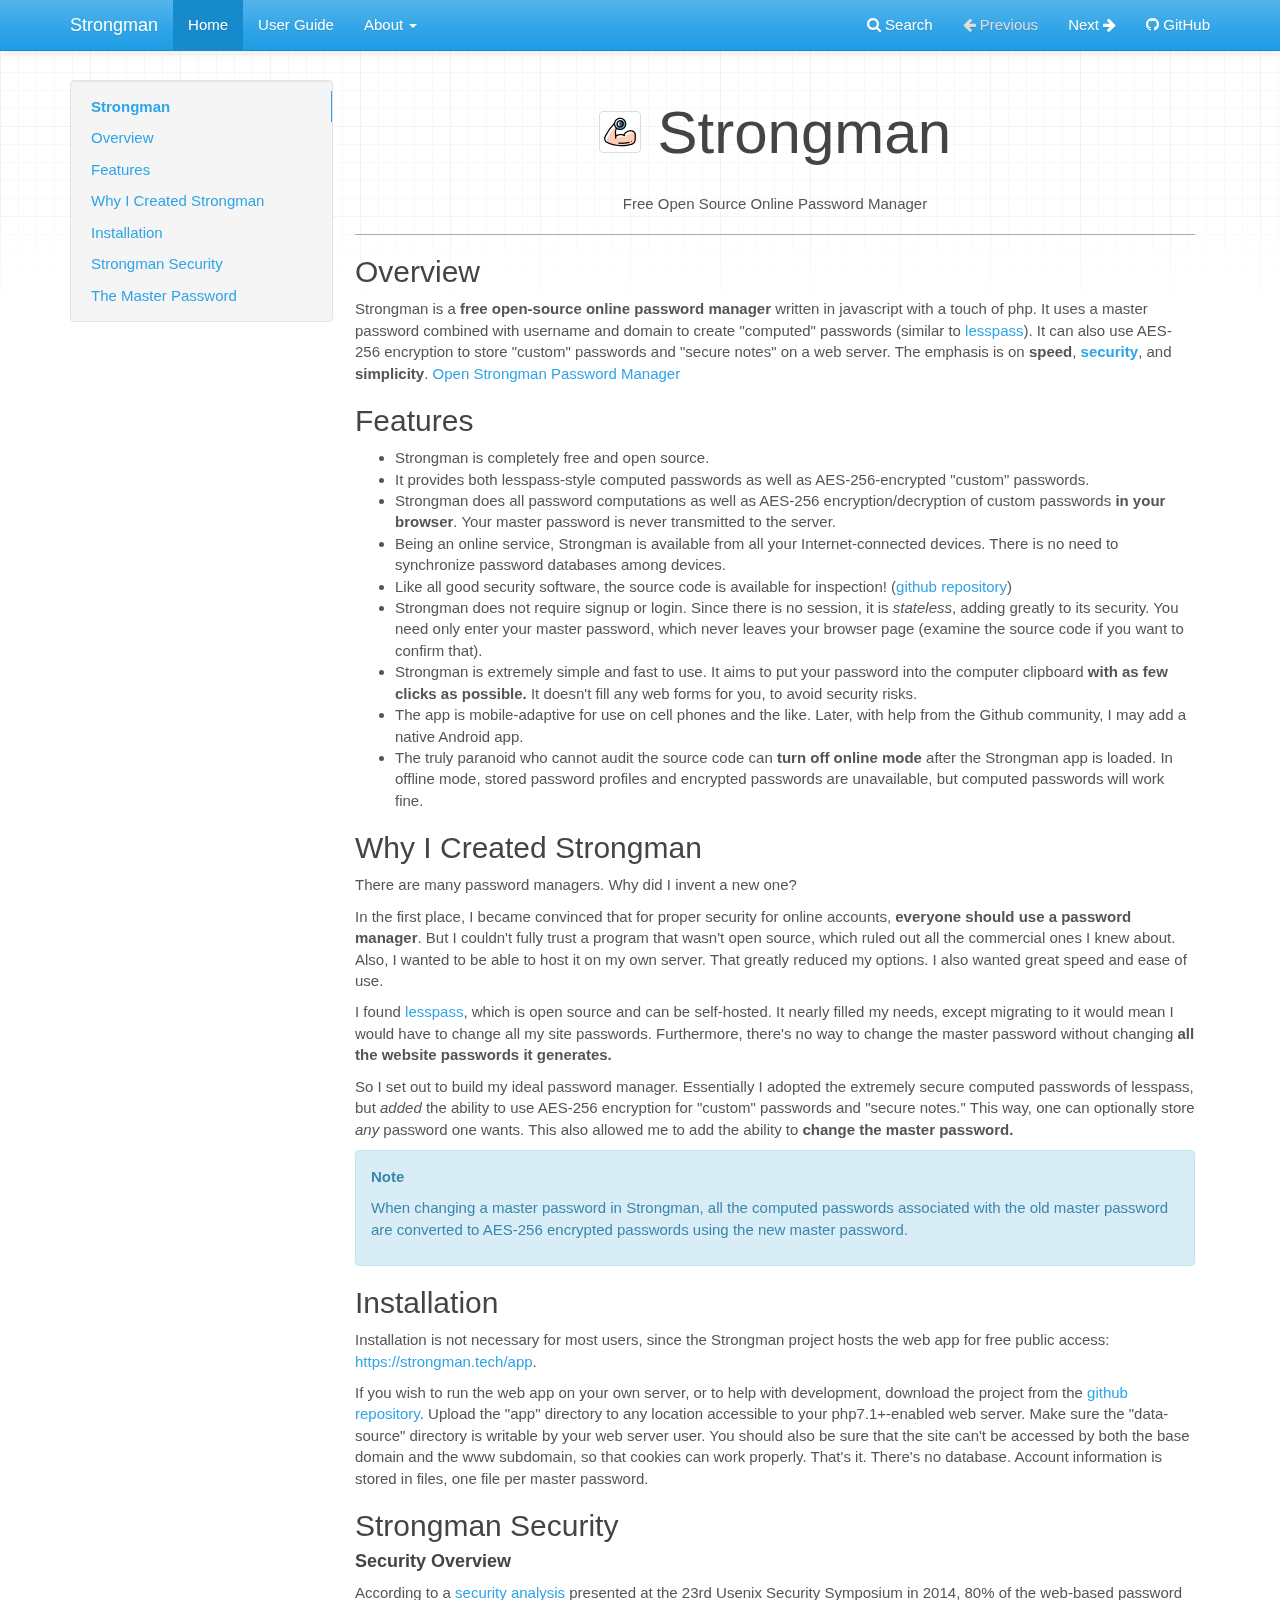
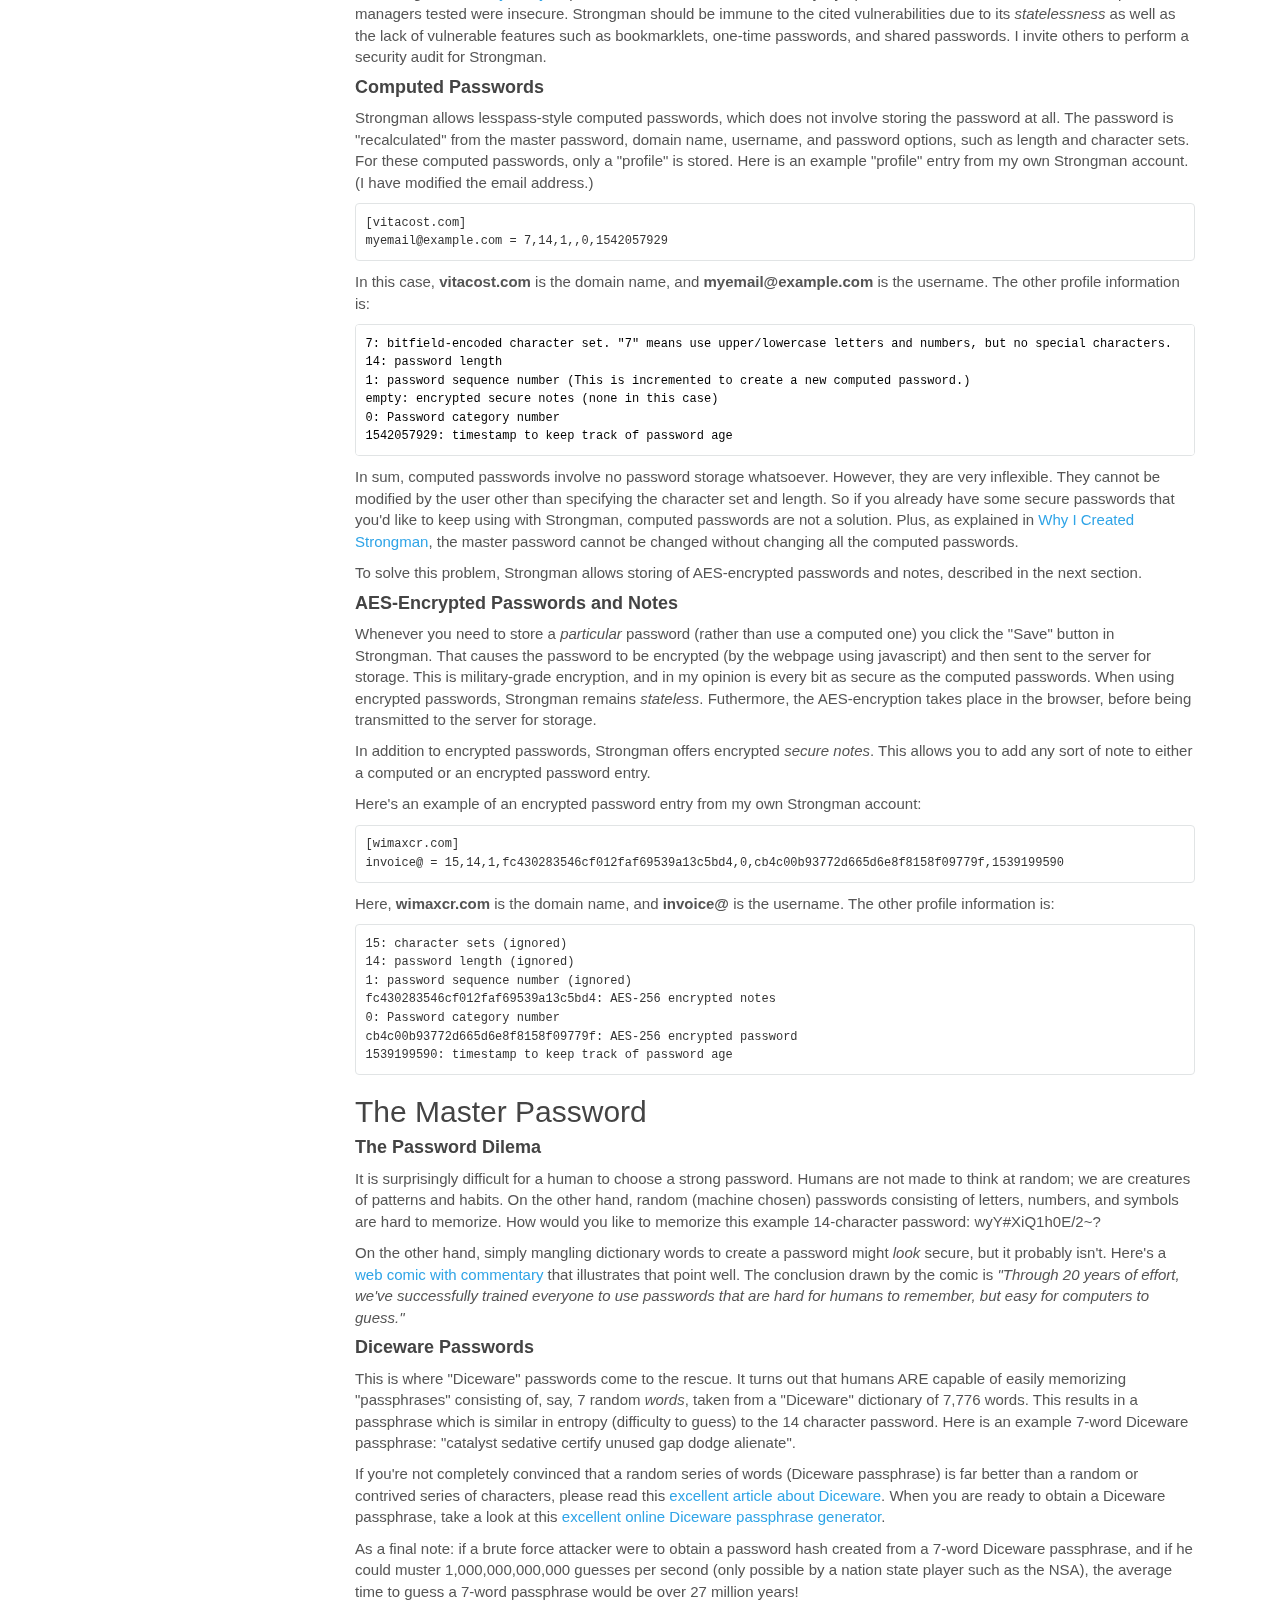
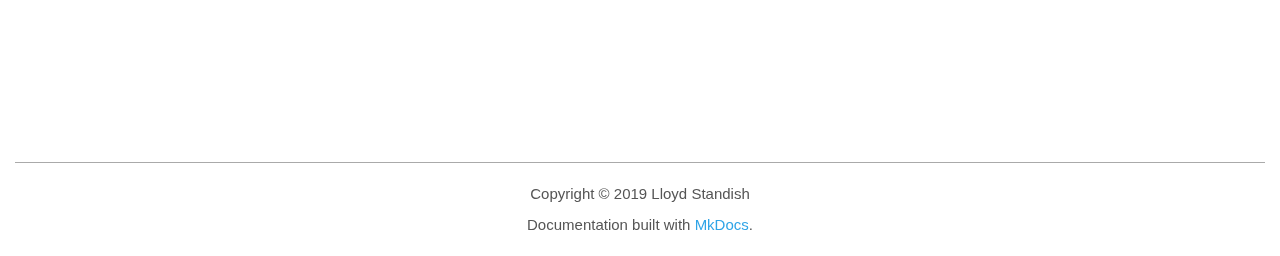
==== commit 1af0f091: "Added icon file, tweaked pages." ====
--- a/passwords/index.html
+++ b/passwords/index.html
@@ -115,7 +115,7 @@
 </div></div>
                 <div class="col-md-9" role="main">
 
-<h1 id="strongman"><img alt="Strongman" src="https://www.strongman.tech/app/image/favicon-32x32.png" /> Strongman<a class="headerlink" href="#strongman" title="Permanent link"></a></h1>
+<h1 id="strongman"><img alt="Strongman" src="img/favicon-32x32.png" /> Strongman<a class="headerlink" href="#strongman" title="Permanent link"></a></h1>
 <p>Free Open Source Online Password Manager</p>
 <hr />
 <h2 id="overview">Overview<a class="headerlink" href="#overview" title="Permanent link"></a></h2>
@@ -273,5 +273,5 @@
 
 <!--
 MkDocs version : 1.0.4
-Build Date UTC : 2019-04-12 04:09:18
+Build Date UTC : 2019-04-12 04:23:27
 -->
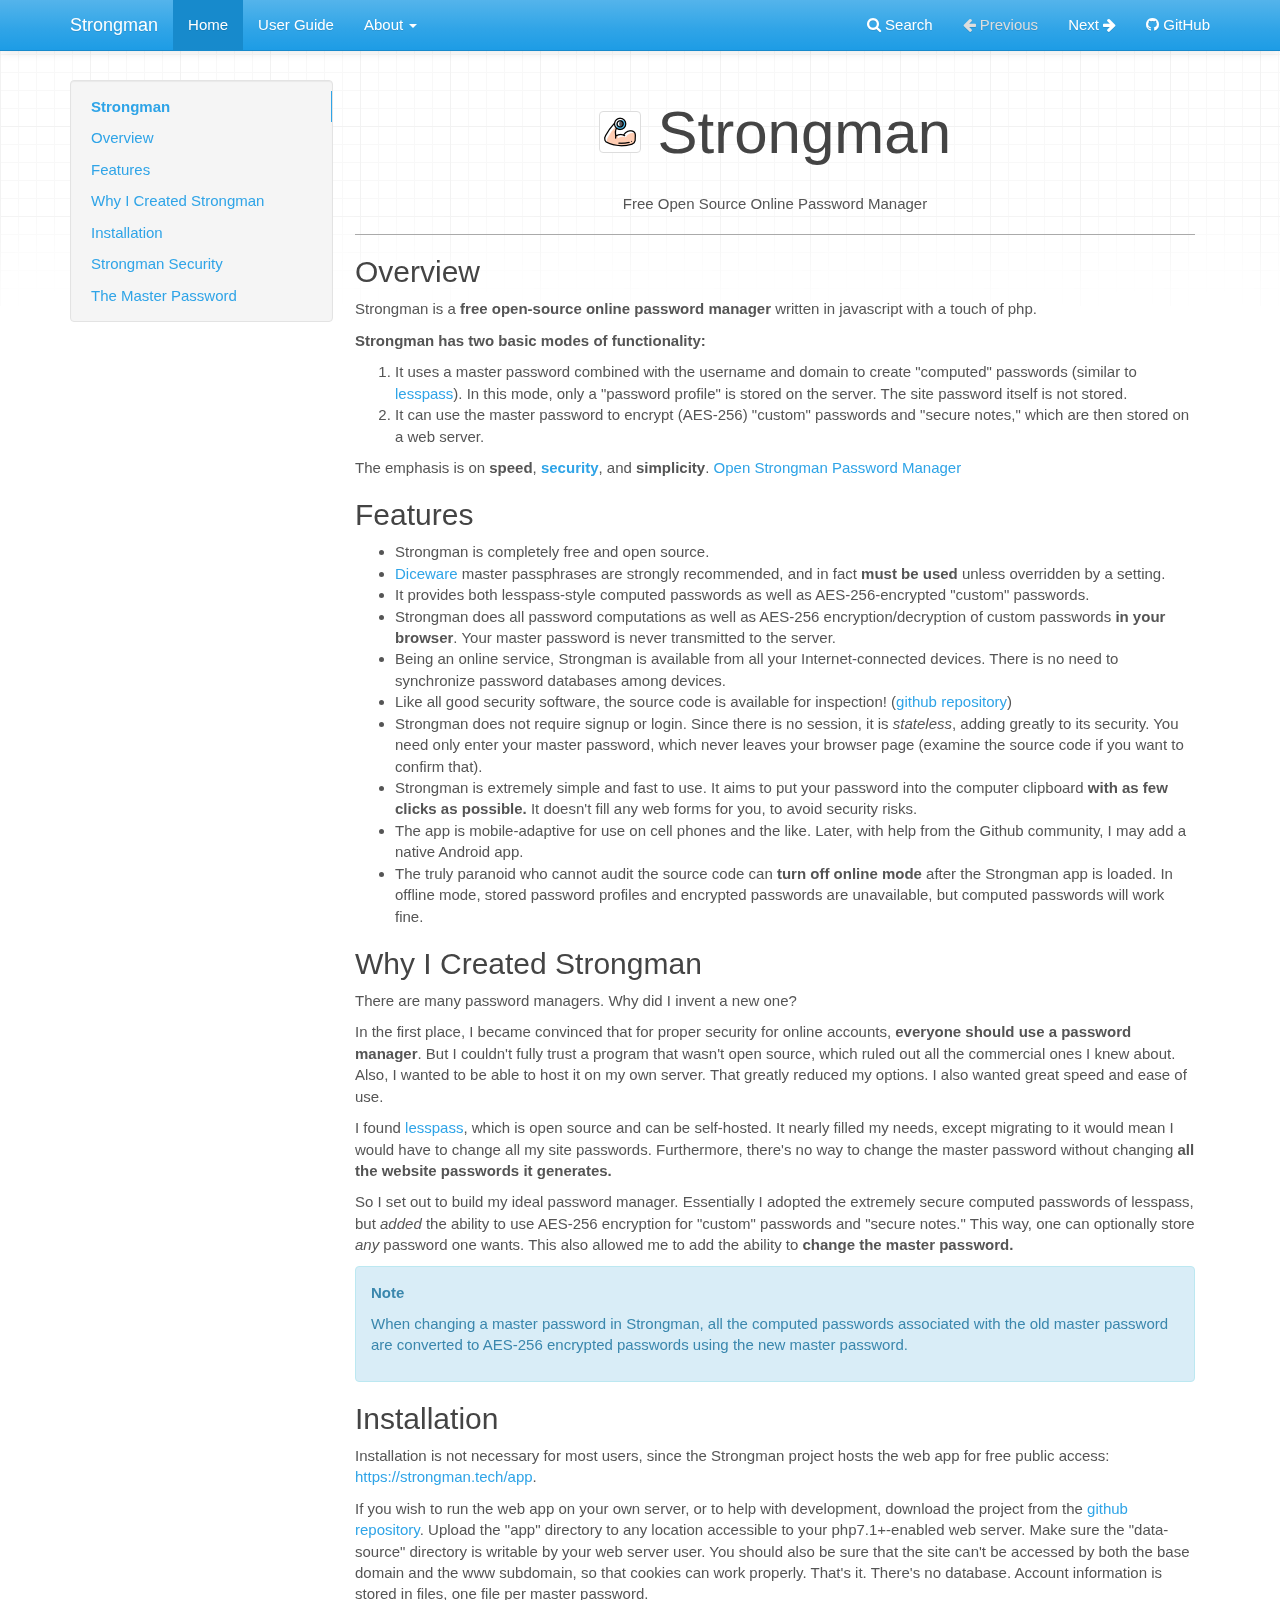
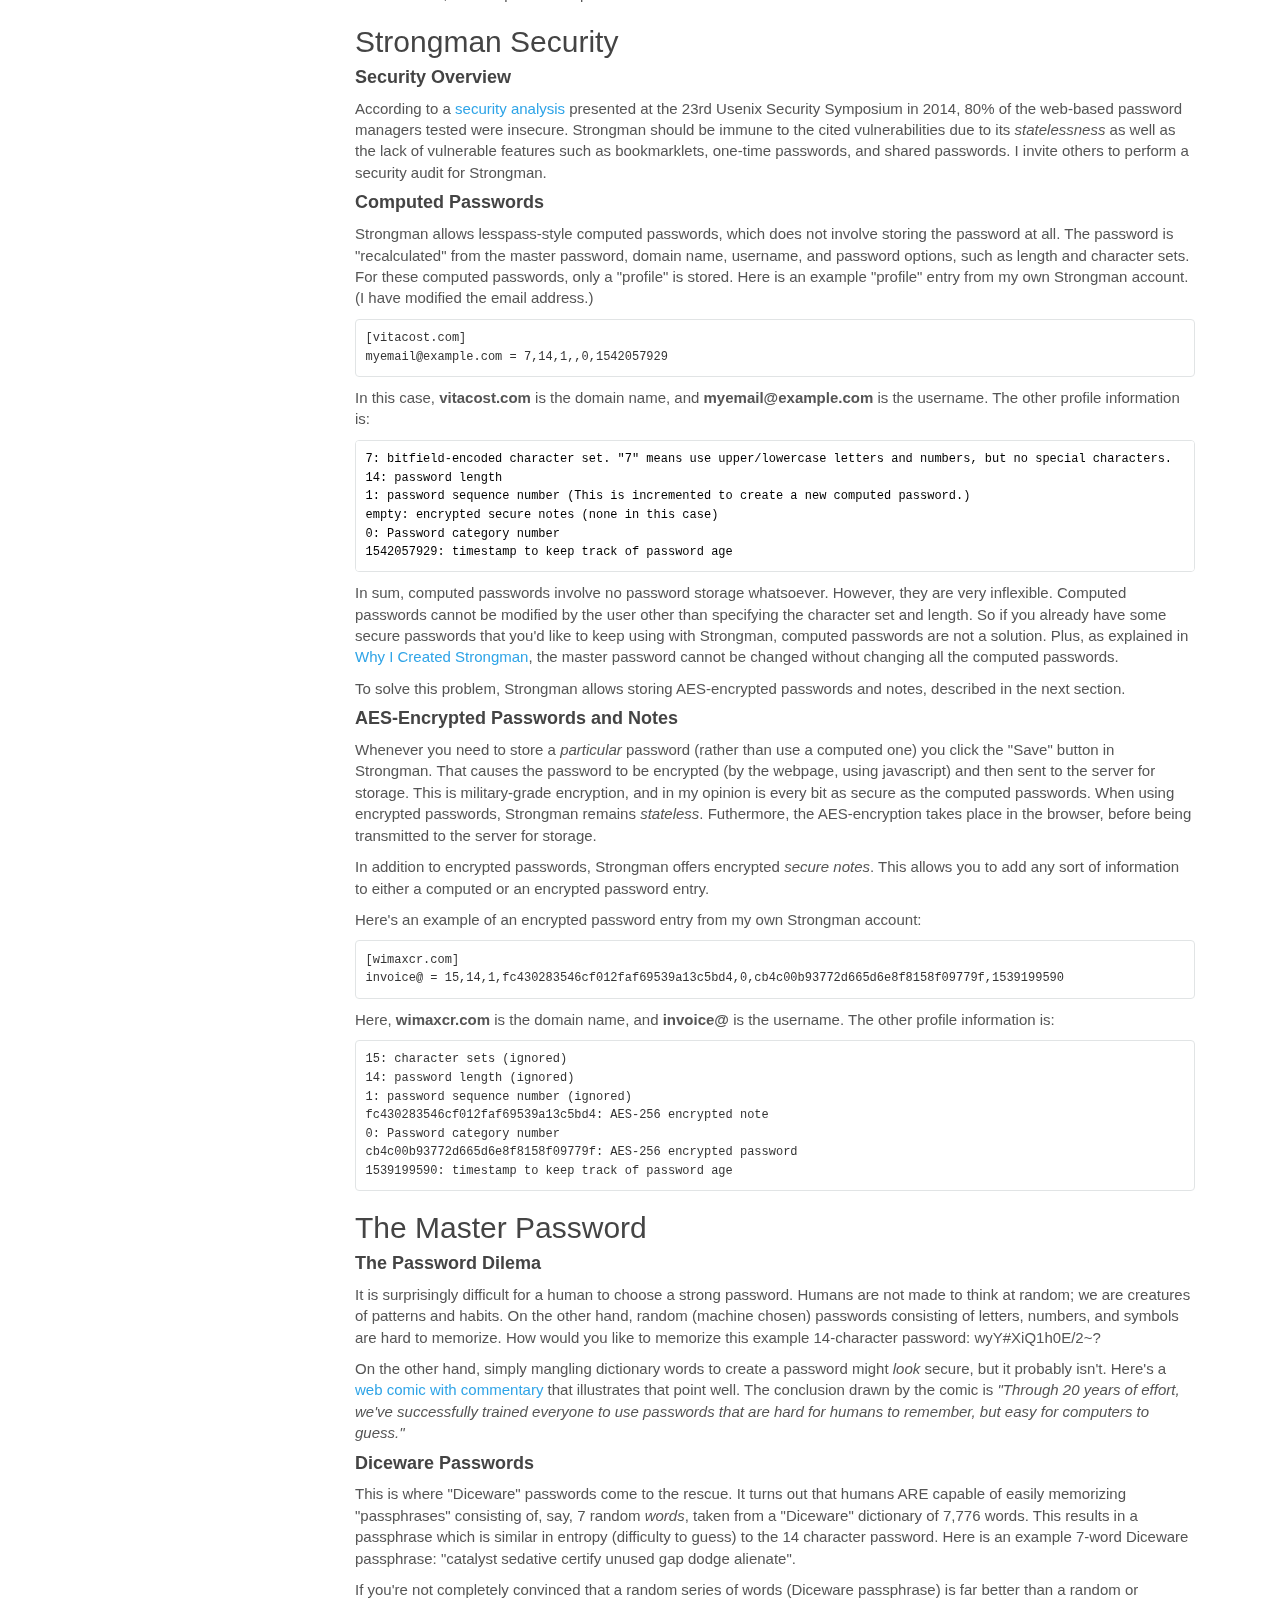
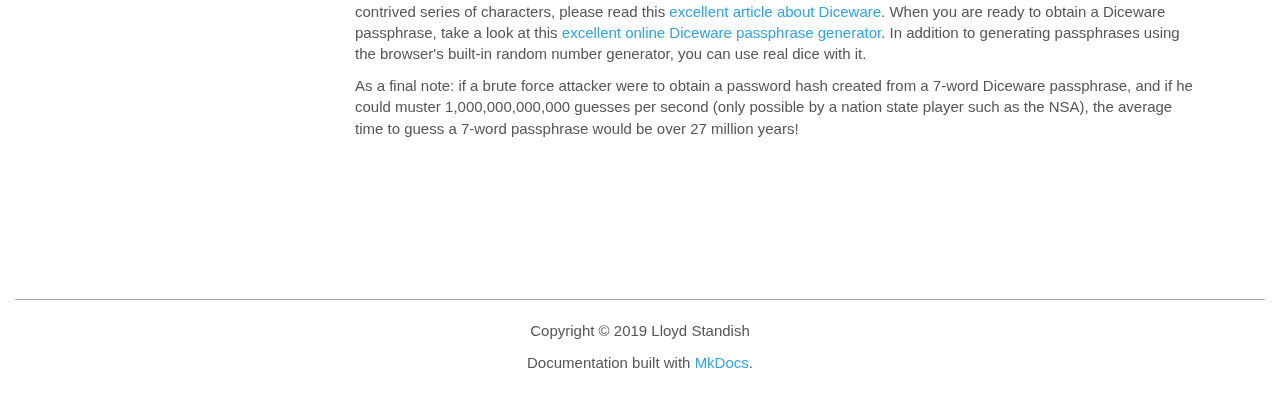
==== commit b151b223: "Updated website to emphasise Diceware" ====
--- a/passwords/index.html
+++ b/passwords/index.html
@@ -119,10 +119,17 @@
 <p>Free Open Source Online Password Manager</p>
 <hr />
 <h2 id="overview">Overview<a class="headerlink" href="#overview" title="Permanent link"></a></h2>
-<p>Strongman is a <strong>free open-source online password manager</strong> written in javascript with a touch of php. It uses a master password combined with username and domain to create "computed" passwords (similar to <a href="https://lesspass.com">lesspass</a>).  It can also use AES-256 encryption to store "custom" passwords and "secure notes" on a web server. The emphasis is on <strong>speed</strong>, <a href="#strongman-security"><strong>security</strong></a>, and <strong>simplicity</strong>. <a href="https://strongman.tech/app/index.php">Open Strongman Password Manager</a></p>
+<p>Strongman is a <strong>free open-source online password manager</strong> written in javascript with a touch of php. </p>
+<p><strong>Strongman has two basic modes of functionality:</strong></p>
+<ol>
+<li>It uses a master password combined with the username and domain to create "computed" passwords (similar to <a href="https://lesspass.com">lesspass</a>). In this mode, only a "password profile" is stored on the server. The site password itself is not stored.</li>
+<li>It can use the master password to encrypt (AES-256) "custom" passwords and "secure notes," which are then stored on a web server.</li>
+</ol>
+<p>The emphasis is on <strong>speed</strong>, <a href="#strongman-security"><strong>security</strong></a>, and <strong>simplicity</strong>. <a href="https://strongman.tech/app/index.php">Open Strongman Password Manager</a></p>
 <h2 id="features">Features<a class="headerlink" href="#features" title="Permanent link"></a></h2>
 <ul>
 <li>Strongman is completely free and open source. </li>
+<li><a href="#diceware-passwords">Diceware</a> master passphrases are strongly recommended, and in fact <strong>must be used</strong> unless overridden by a setting.</li>
 <li>It provides both lesspass-style computed passwords as well as AES-256-encrypted "custom" passwords.</li>
 <li>Strongman does all password computations as well as AES-256 encryption/decryption of custom passwords <strong>in your browser</strong>. Your master password is never transmitted to the server.</li>
 <li>Being an online service, Strongman is available from all your Internet-connected devices. There is no need to synchronize password databases among devices.</li>
@@ -162,11 +169,11 @@
 1542057929: timestamp to keep track of password age
 </code></pre>
 
-<p>In sum, computed passwords involve no password storage whatsoever.  However, they are very inflexible.  They cannot be modified by the user other than specifying the character set and length.  So if you already have some secure passwords that you'd like to keep using with Strongman, computed passwords are not a solution. Plus, as explained in <a href="#why-i-created-strongman">Why I Created Strongman</a>, the master password cannot be changed without changing all the computed passwords.</p>
-<p>To solve this problem, Strongman allows storing of AES-encrypted passwords and notes, described in the next section.</p>
+<p>In sum, computed passwords involve no password storage whatsoever.  However, they are very inflexible.  Computed passwords cannot be modified by the user other than specifying the character set and length.  So if you already have some secure passwords that you'd like to keep using with Strongman, computed passwords are not a solution. Plus, as explained in <a href="#why-i-created-strongman">Why I Created Strongman</a>, the master password cannot be changed without changing all the computed passwords.</p>
+<p>To solve this problem, Strongman allows storing AES-encrypted passwords and notes, described in the next section.</p>
 <h4 id="aes-encrypted-passwords-and-notes"><strong>AES-Encrypted Passwords and Notes</strong><a class="headerlink" href="#aes-encrypted-passwords-and-notes" title="Permanent link"></a></h4>
-<p>Whenever you need to store a <em>particular</em> password (rather than use a computed one) you click the "Save" button in Strongman. That causes the password to be encrypted (by the webpage using javascript) and then sent to the server for storage.  This is military-grade encryption, and in my opinion is every bit as secure as the computed passwords. When using encrypted passwords, Strongman remains <em>stateless</em>. Futhermore, the AES-encryption takes place in the browser, before being transmitted to the server for storage.</p>
-<p>In addition to encrypted passwords, Strongman offers encrypted <em>secure notes</em>.  This allows you to add any sort of note to either a computed or an encrypted password entry.</p>
+<p>Whenever you need to store a <em>particular</em> password (rather than use a computed one) you click the "Save" button in Strongman. That causes the password to be encrypted (by the webpage, using javascript) and then sent to the server for storage.  This is military-grade encryption, and in my opinion is every bit as secure as the computed passwords. When using encrypted passwords, Strongman remains <em>stateless</em>. Futhermore, the AES-encryption takes place in the browser, before being transmitted to the server for storage.</p>
+<p>In addition to encrypted passwords, Strongman offers encrypted <em>secure notes</em>.  This allows you to add any sort of information to either a computed or an encrypted password entry.</p>
 <p>Here's an example of an encrypted password entry from my own Strongman account:</p>
 <pre><code class="bash">[wimaxcr.com]
 invoice@ = 15,14,1,fc430283546cf012faf69539a13c5bd4,0,cb4c00b93772d665d6e8f8158f09779f,1539199590
@@ -176,7 +183,7 @@
 <pre><code>15: character sets (ignored)  
 14: password length (ignored)  
 1: password sequence number (ignored)  
-fc430283546cf012faf69539a13c5bd4: AES-256 encrypted notes  
+fc430283546cf012faf69539a13c5bd4: AES-256 encrypted note  
 0: Password category number
 cb4c00b93772d665d6e8f8158f09779f: AES-256 encrypted password  
 1539199590: timestamp to keep track of password age
@@ -188,7 +195,7 @@
 <p>On the other hand, simply mangling dictionary words to create a password might <em>look</em> secure, but it probably isn't.  Here's a <a href="https://www.explainxkcd.com/wiki/index.php/936:_Password_Strength">web comic with commentary</a> that illustrates that point well. The conclusion drawn by the comic is <em>"Through 20 years of effort, we've successfully trained everyone to use passwords that are hard for humans to remember, but easy for computers to guess."</em></p>
 <h4 id="diceware-passwords"><strong>Diceware Passwords</strong><a class="headerlink" href="#diceware-passwords" title="Permanent link"></a></h4>
 <p>This is where "Diceware" passwords come to the rescue.  It turns out that humans ARE capable of easily memorizing "passphrases" consisting of, say, 7 random <em>words</em>, taken from a "Diceware" dictionary of 7,776 words.  This results in a passphrase which is similar in entropy (difficulty to guess) to the 14 character password.  Here is an example 7-word Diceware passphrase: "catalyst sedative certify unused gap dodge alienate".</p>
-<p>If you're not completely convinced that a random series of words (Diceware passphrase) is far better than a random or contrived series of characters, please read this <a href="https://theintercept.com/2015/03/26/passphrases-can-memorize-attackers-cant-guess/">excellent article about Diceware</a>.  When you are ready to obtain a Diceware passphrase, take a look at this <a href="https://www.rempe.us/diceware/#eff">excellent online Diceware passphrase generator</a>.</p>
+<p>If you're not completely convinced that a random series of words (Diceware passphrase) is far better than a random or contrived series of characters, please read this <a href="https://theintercept.com/2015/03/26/passphrases-can-memorize-attackers-cant-guess/">excellent article about Diceware</a>.  When you are ready to obtain a Diceware passphrase, take a look at this <a href="https://www.rempe.us/diceware/#eff">excellent online Diceware passphrase generator</a>. In addition to generating passphrases using the browser's built-in random number generator, you can use real dice with it.</p>
 <p>As a final note: if a brute force attacker were to obtain a password hash created from a 7-word Diceware passphrase, and if he could muster 1,000,000,000,000 guesses per second (only possible by a nation state player such as the NSA), the average time to guess a 7-word passphrase would be over 27 million years!</p></div>
         </div>
 
@@ -273,5 +280,5 @@
 
 <!--
 MkDocs version : 1.0.4
-Build Date UTC : 2019-04-12 04:23:27
+Build Date UTC : 2019-04-17 02:23:04
 -->
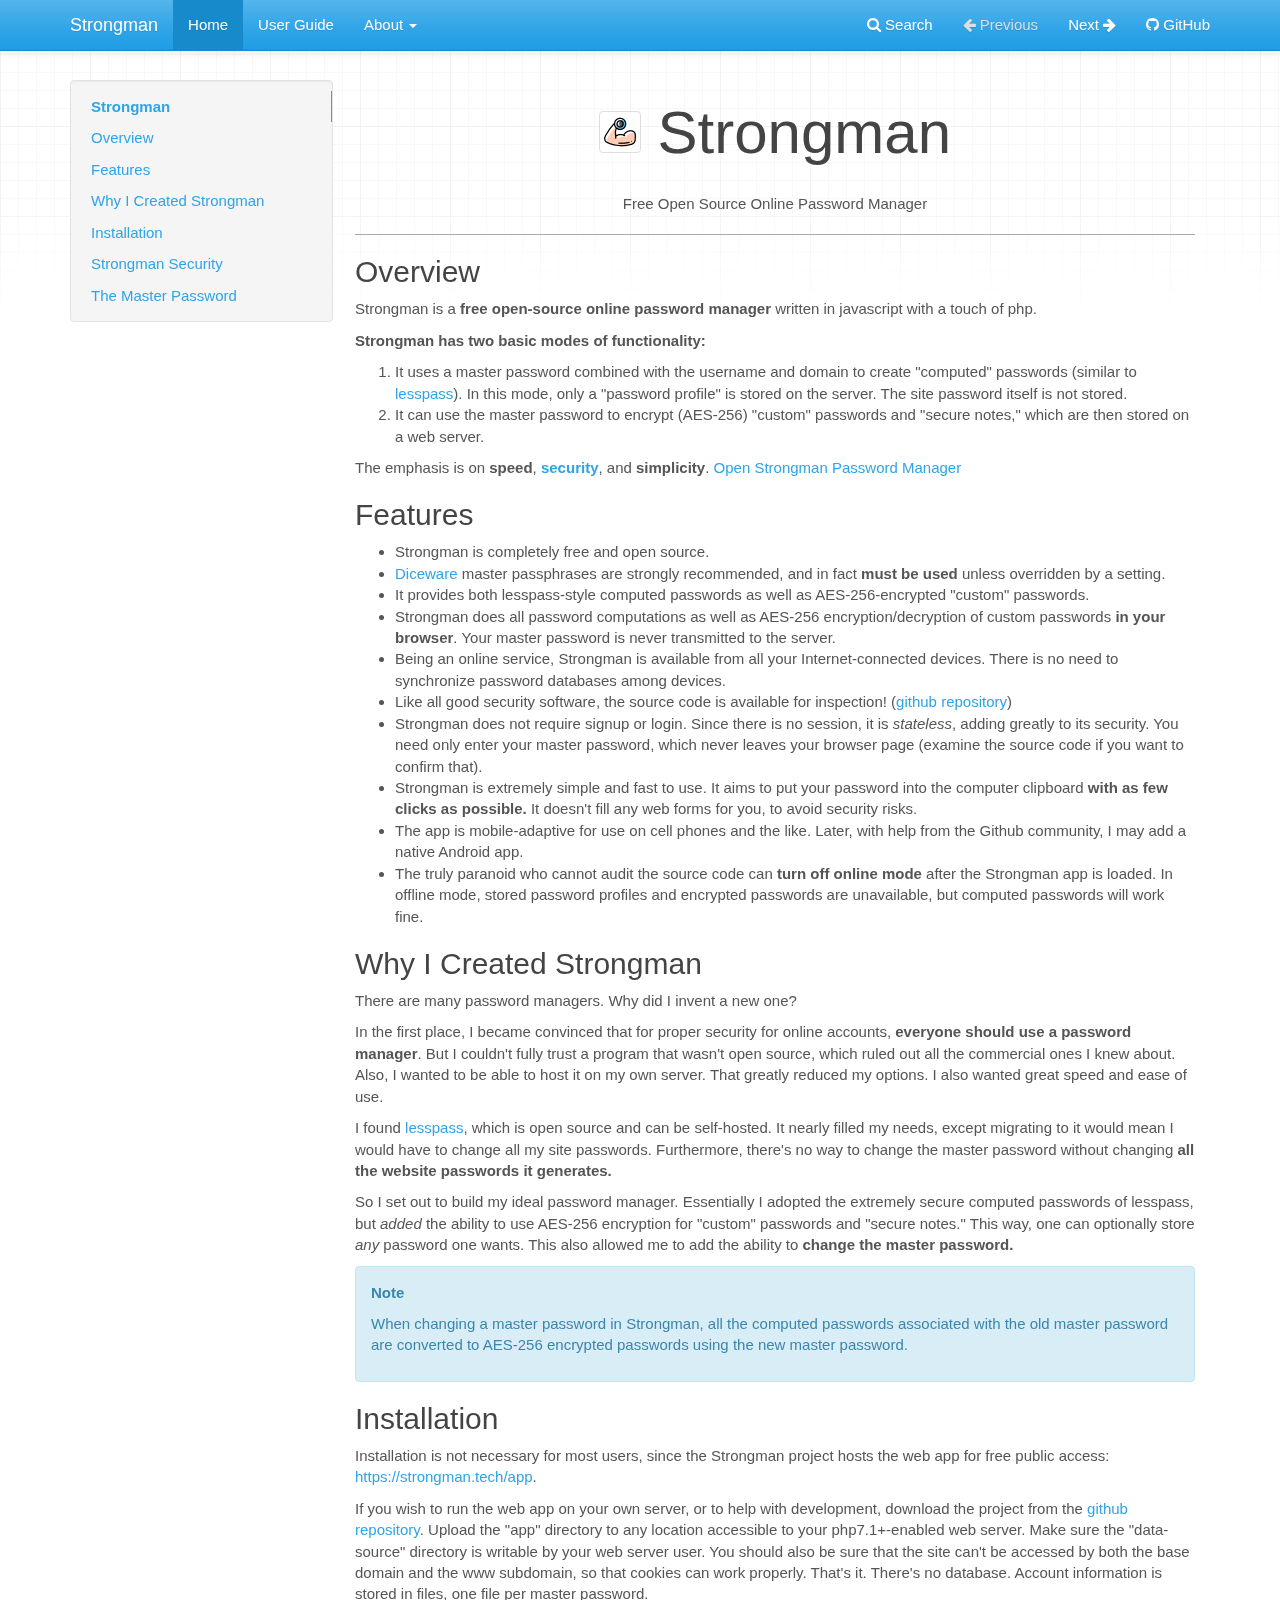
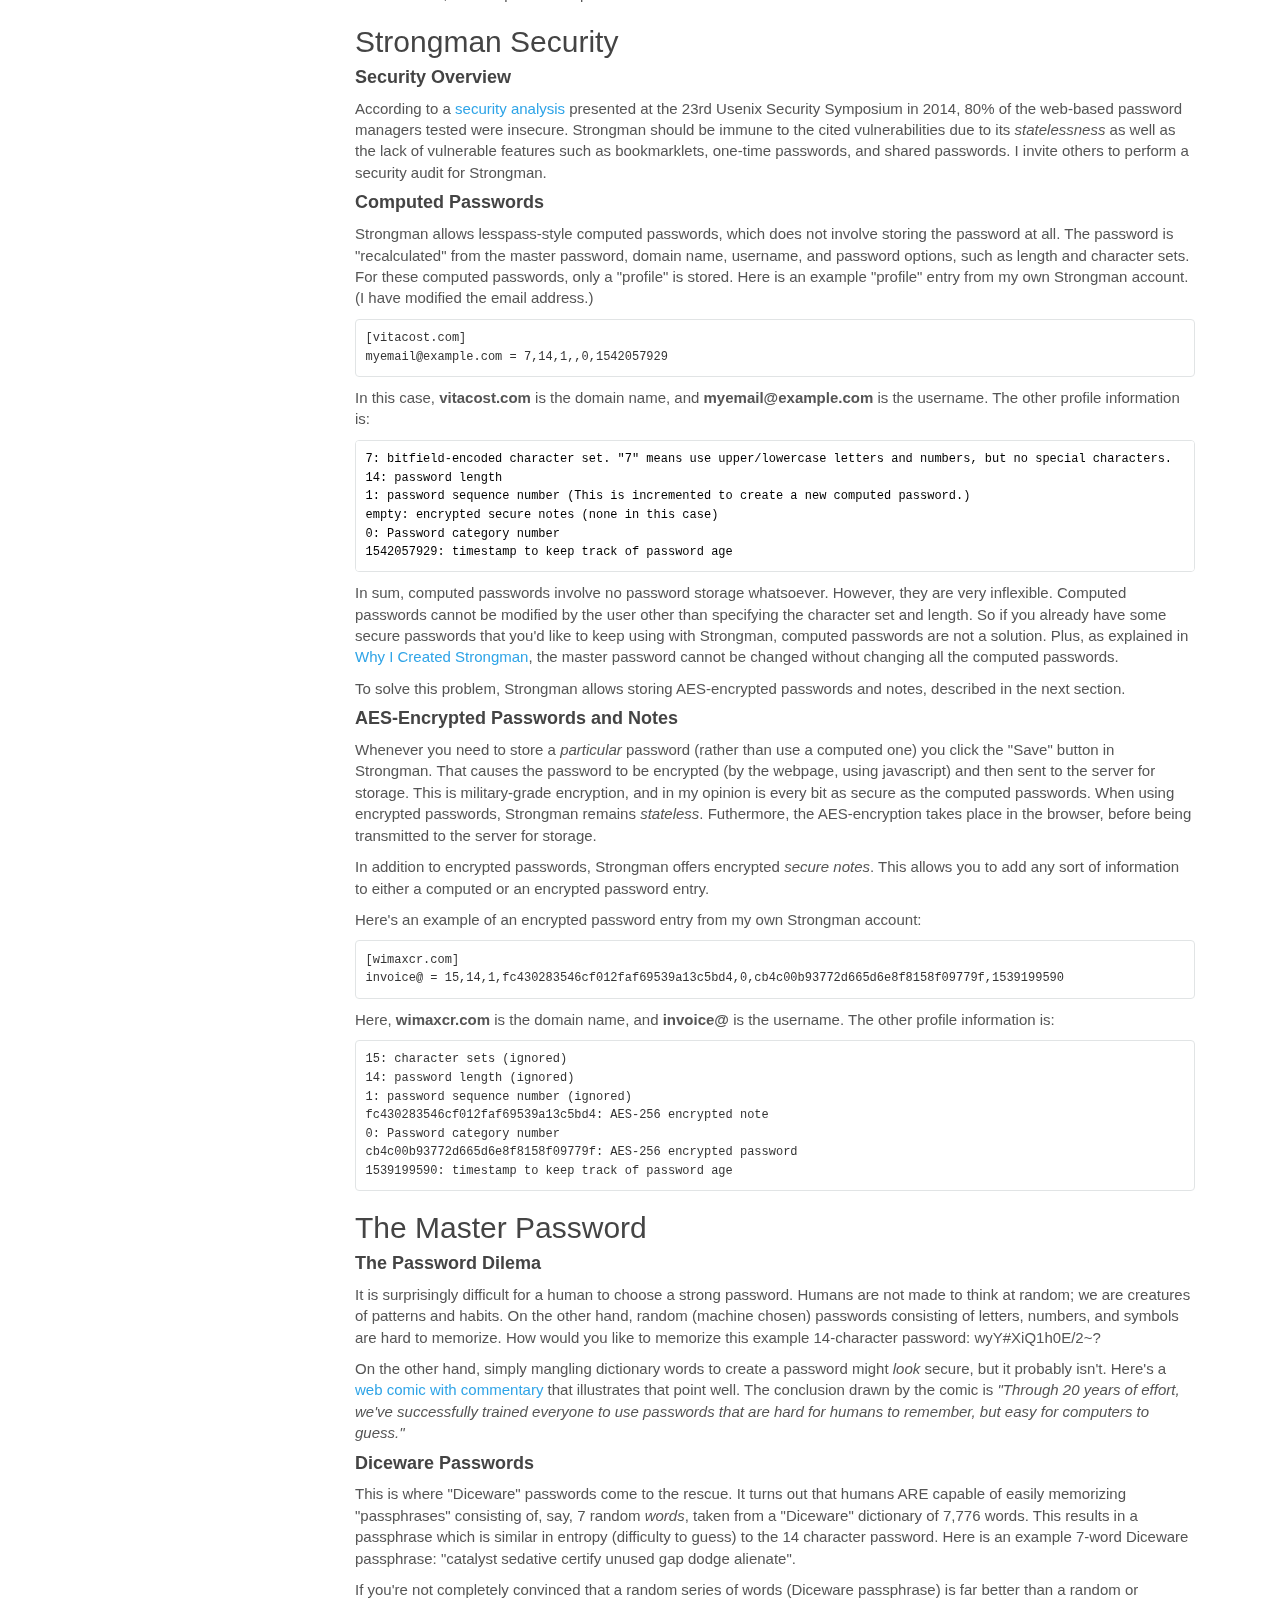
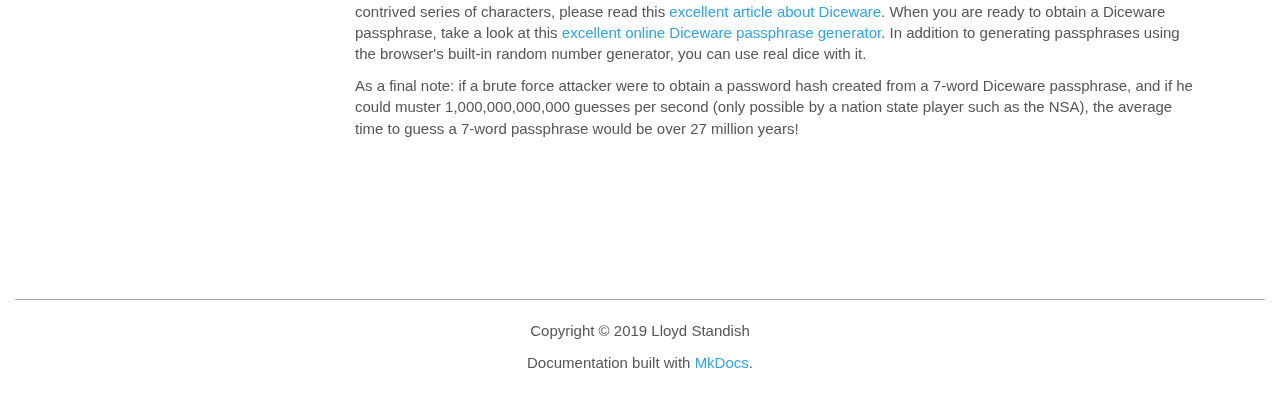
==== commit a2fd70c5: "minor website tweak" ====
--- a/passwords/index.html
+++ b/passwords/index.html
@@ -280,5 +280,5 @@
 
 <!--
 MkDocs version : 1.0.4
-Build Date UTC : 2019-04-17 02:23:04
+Build Date UTC : 2019-04-17 02:49:49
 -->
